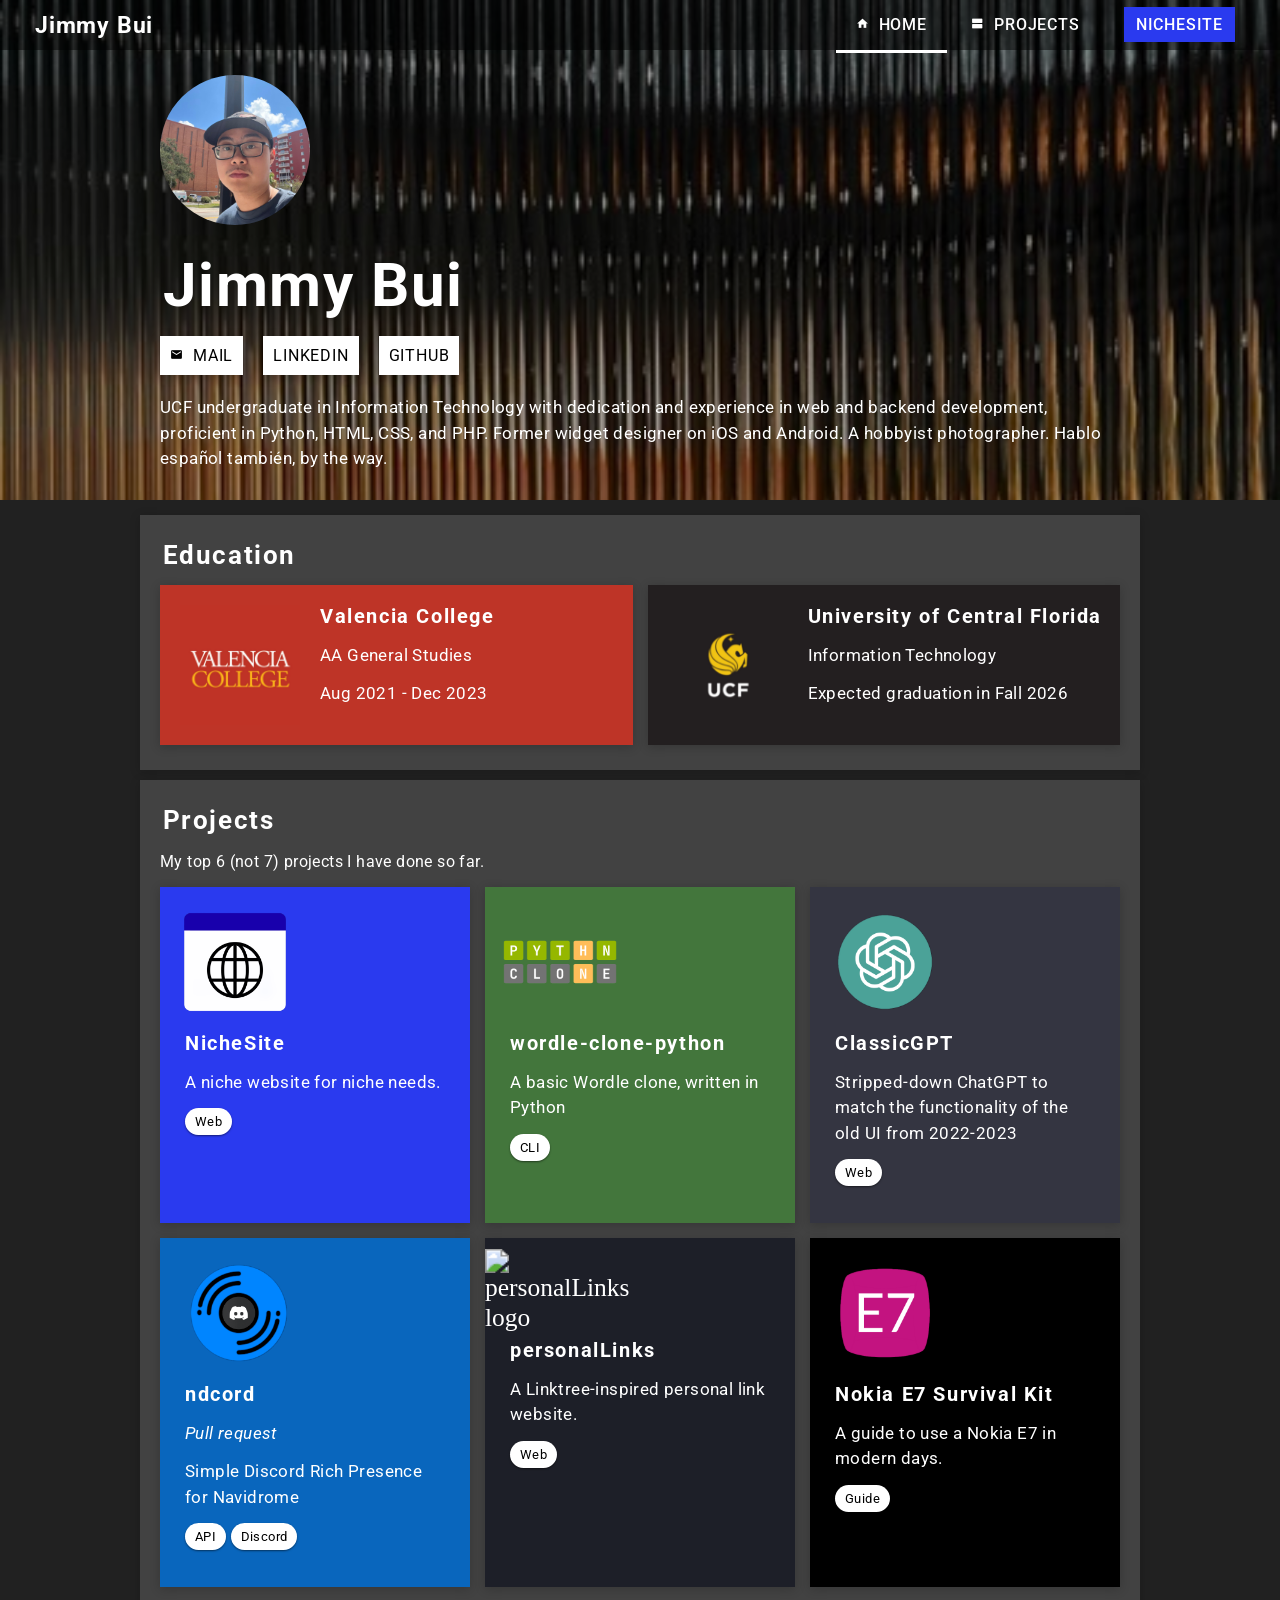
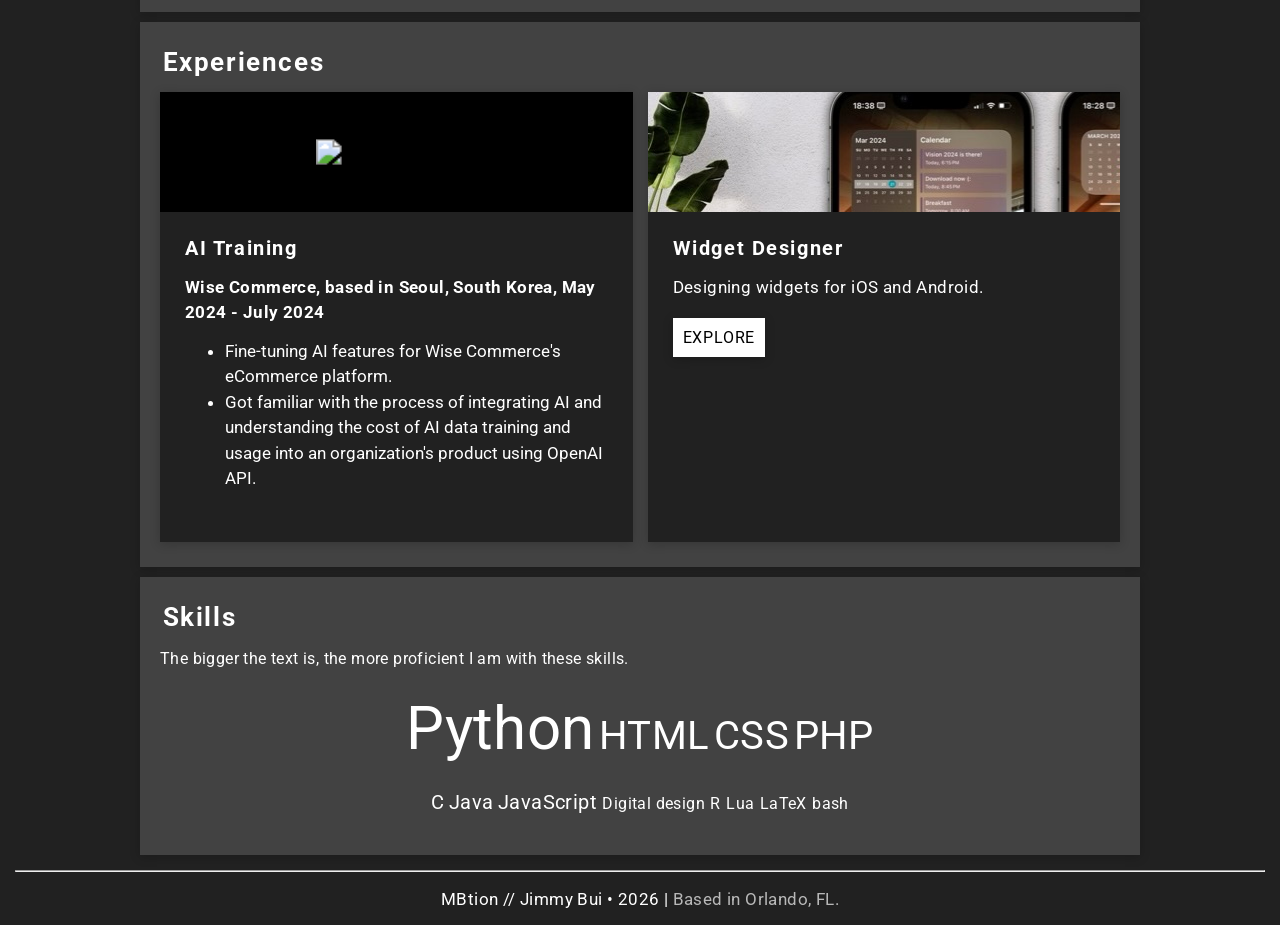
==== index.html @ ffbc08e9 "Add files via upload" ====
<!DOCTYPE html>
<html lang="en">
<head>
    <meta charset="UTF-8">
    <meta name="viewport" content="width=device-width, initial-scale=1.0">
    <meta property="og:title" content="Home | MBtion // Jimmy Bui">
    <meta property="og:description" content="MBtion's portfolio.">
    <meta property="og:url" content="https://mbti0n.github.io/">
    <meta property="og:type" content="website">

    <meta name="theme-color" content="#ffffff">
    <link rel="stylesheet" href="css/styles.css">

    <meta charset="UTF-8">
    <link rel="icon" type="image/x-icon" href="img/favicon.png">
    <title>MBtion // Jimmy Bui</title>
</head>
<link rel="stylesheet" href="https://fonts.googleapis.com/icon?family=Material+Icons">

<body>
    <header>
        <div id="headerContainer">
            <p id="pageName"><a id="pageNameButton" href="index.html"><strong>Jimmy Bui</strong></a></p>
            <nav id="links">
                <a id="navButton" style="border-bottom: 3px solid" href="index.html"><i class="material-icons" style="padding-right: 10px; font-size: 13px;">home</i><span id="navText">Home</span></a> 
                <a id="navButton" href="projects.html"><i class="material-icons" style="padding-right: 10px; font-size: 13px;">view_agenda</i><span id="navText">Projects</span></a>
                <a id="navButtonSpecial" href="https://mbti0n.github.io/nichesite">NicheSite</a>
            </nav>
        </div>
        <section id="info">
            <div id="textInfo">
                <img id="profile" src="img/profile.jpeg" alt="Personal profile picture">
                <h2 id="name">Jimmy Bui</h2>
                <div id="contactLinks">
                    <a id="socialButton" href="mailto:jimmybui2021@yahoo.com"><i class="material-icons" style="padding-right: 10px; font-size: 13px;">mail</i>Mail</a>
                    <a id="socialButton" href="https://www.linkedin.com/in/jimmy-bui-mbti0n/">LinkedIn</a>
                    <a id="socialButton" href="https://github.com/mbti0n"> GitHub</a>
                </div>
                <p>UCF undergraduate in Information Technology with dedication and experience in web and backend development, proficient in Python, HTML, CSS, and PHP. Former widget designer on iOS and Android. A hobbyist photographer. Hablo español también, by the way.</p>
            </div>
        </section>
    </header>
    <article>
        <h1 style="display: none">Jimmy Bui</h1>

        <section id="card">
            <h2>Education</h2>
            <div id="educationContainer">
                <section id="valencia">
                    <img id="logo" src="img/valencia.jpeg" alt="Valencia College logo">
                    <div>
                        <h3>Valencia College</h3>
                        <p>AA General Studies</p>
                        <p>Aug 2021 - Dec 2023</p>
                    </div>
                </section>
                <section id="ucf">
                    <img id="logo" src="img/ucf.jpeg" alt="UCF logo">
                    <div>
                        <h3>University of Central Florida</h3>
                        <p>Information Technology</p>
                        <p>Expected graduation in Fall 2026</p>
                    </div>
                </section>
            </div>
        </section>

        <section id="card">
            <h2>Projects</h2>
            <p id="desc">My top 6 (not 7) projects I have done so far.</p>
            <div id="projectContainer">
                <section onclick="location.href='https://mbti0n.github.io/nichesite';" id="projectCardHome" style="background: #2A3AEF">
                    <img id="projectLogo" style="scale: 1.4" src="img/nichesite.png" alt="NicheSite logo">
                    <div>
                        <h3>NicheSite</h3>
                        <p>A niche website for niche needs.</p>
                        <p><span id="flair">Web</span></p>
                    </div>
                </section>
                <section onclick="location.href='https://github.com/mbti0n/wordle-clone-python';" id="projectCardHome" style="background: #43763c">
                    <img id="projectLogo" style="scale: 1.6" src="img/wordle-clone-python.png" alt="QuikMafs logo">
                    <div>
                        <h3>wordle-clone-python</h3>
                        <p>A basic Wordle clone, written in Python</p>
                        <p><span id="flair">CLI</span></p>
                    </div>
                </section>
                <section onclick="location.href='https://github.com/mbti0n/Custom-CSS-Collection/#ChatGPT/';" id="projectCardHome" style="background: #343541">
                    <img id="projectLogo" style="scale: 1.6" src="img/classicgpt.png" alt="ClassicGPT logo">
                    <div>
                        <h3>ClassicGPT</a></h3>
                        <p>Stripped-down ChatGPT to match the functionality of the old UI from 2022-2023</p>
                        <p><span id="flair">Web</span></p>
                    </div>
                </section>
                <section onclick="location.href='https://github.com/tarokeitaro/ndcord';" id="projectCardHome" style="background: #0966bd">
                    <img id="projectLogo" style="scale: 1.5" src="img/ndcord.png" alt="ndcord logo">
                    <div>
                        <h3>ndcord</a></h3>
                        <p><em>Pull request</em><p>
                        <p>Simple Discord Rich Presence for Navidrome</p>
                        <p><span id="flair">API</span> <span id="flair">Discord</span></p>
                    </div>
                </section>
                <section onclick="location.href='https://mbti0n.netlify.app';" id="projectCardHome" style="background: #1D1F28">
                    <img id="projectLogo" style="scale: 1.5" src="img/personallinks.png" alt="personalLinks logo">
                    <div>
                        <h3>personalLinks</h3>
                        <p>A Linktree-inspired personal link website.</p>
                        <p><span id="flair">Web</span></p>
                    </div>
                </section>
                <section onclick="location.href='https://github.com/mbti0n/Nokia-E7-SurvivalKit';" id="projectCardHome" style="background: black">
                    <img id="projectLogo" style="scale: 1.6" src="img/nokia-e7.png" alt="Nokia E7 Survival Kit logo">
                    <div>
                        <h3>Nokia E7 Survival Kit</h3>
                        <p>A guide to use a Nokia E7 in modern days.</p>
                        <p><span id="flair">Guide</span></p>
                    </div>
                </section>
            </div>
        </section>

        <section id="card">
            <h2>Experiences</h2>
            <div id="experienceContainer">
                <section id="experienceCard">
                    <div id="rect1">
                        <img id="rectCover" src="https://i0.wp.com/wisecommerce.io/wp-content/uploads/2025/04/wisecommerce_ci_160_white.png?w=200&ssl=1">
                    </div>
                    <div id="experienceInfo">
                        <h3 id="experienceHeading">AI Training</h3>
                        <p><strong>Wise Commerce, based in Seoul, South Korea, May 2024 - July 2024</strong></p>
                        <ul>
                            <li>Fine-tuning AI features for Wise Commerce's eCommerce platform.</li>
                            <li>Got familiar with the process of integrating AI and understanding the cost of AI data training and usage into an organization's product using OpenAI API.</li>
                        </ul>
                    </div>
                </section>
                <section id="experienceCard">
                    <div id="rect2"></div>
                    <div id="experienceInfo">
                        <h3 id="experienceHeading">Widget Designer</h3>
                        <h5></h5>
                        <p style="padding-bottom: 15px">Designing widgets for iOS and Android.</p>
                        <a id="socialButton" href="https://mbtion.notion.site/MBtion-4a6f2cea8ede4da0a8d5b36558eece03?pvs=73">Explore</a>
                    </div>
                </section>
            </div>
        </section>

        <section id="card">
            <h2>Skills</h2>
            <p id="desc">The bigger the text is, the more proficient I am with these skills.</p>
            <p id="skillsContainer"><span style="font-size: 60px">Python</span>  <span style="font-size: 40px">HTML</span>  <span style="font-size: 40px">CSS</span>  <span style="font-size: 40px">PHP</span></p>
            <p id="skillsContainer"><span style="font-size: 20px">C</span>  <span style="font-size: 20px">Java</span> <span style="font-size: 20px">JavaScript <span style="font-size: 16px">Digital design</span>  <span style="font-size: 16px">R</span>  <span style="font-size: 16px">Lua</span> <span style="font-size: 16px">LaTeX</span>  <span style="font-size: 16px">bash</span></p>
        </section>
    </article>

    <hr>
    <footer>
        <p>MBtion // Jimmy Bui • <span id="yearCurrent"><script>document.getElementById("yearCurrent").textContent = new Date().getFullYear()</script></span> | <span style="color: #b8b8b8">Based in Orlando, FL.</span></p>
    </footer>
</body>
</html>
---- css/styles.css ----
@import url('https://fonts.googleapis.com/css2?family=Roboto:wght@100;300;400;500;700;900&display=swap');

/* Default tag configurations */
* {
    padding: 0px;
    margin: 0px;
}

body {
    background-color: #212121;
    color: white;
    font-size: 17px;
}

nav {
    text-align: center;
    padding: 10px;
    margin: 10px;
    padding-left: 20px;
    padding-right: 20px;
    text-transform: uppercase;
}

p, li {
    font-family: 'Roboto', sans-serif;
}

a {
    padding-left: 20px;
    padding-right: 20px;
    font-size: 21px;
    color: white;
    font-family: 'Roboto', sans-serif;
}

a:visited, a:link {
    text-decoration: none;
}

a:hover, a:active {
    color: white;
}

h1, h2, h3, h4 {
    padding-top: 20px;
    letter-spacing: 1.6px;
    margin-bottom: 15px
}

p {
    letter-spacing: 0.4px;
    margin-bottom: 13px;
    line-height: 1.5;
}

li {
    line-height: 1.5;
    margin-left: 40px;
}

h1, h2 {
    text-align: left;
    font-family: 'Roboto', sans-serif;
}

h2 {
    padding: 0px 2.5px;
}

h3 {
    font-family: 'Roboto', sans-serif;
}

hr {
    margin: 15px;
}

#logo {
    margin: 20px;
    width: 120px;
}

img {
    display: block;
    width: 100px;
}

#info {
    padding-bottom: 15px;
    margin-bottom: 15px;
}

#educationContainer {
    display: flex;
    gap: 15px;
}
#valencia {
    width: 100%;
    background-color: #BE3427;
    display: flex;
    box-shadow: 0 2px 10px rgba(0, 0, 0, 0.2);
}

#ucf {
    width: 100%;
    display: flex;
    background-color: #231F20;
    box-shadow: 0 2px 10px rgba(0, 0, 0, 0.2);
}

#textInfo {
    width: 65%;
    margin-left: auto;
    margin-right: auto;
}

#desc {
    font-size: 16px;
}

#card {
    width: 65%;
    padding: 25px 20px 25px;
    margin-bottom: 10px;
    margin-left: auto;
    margin-right: auto;
    background-color: #424242;
    box-shadow: 0 2px 10px rgba(0, 0, 0, 0.2);
}

#cardProject {
    padding: 25px 20px 20px;
    margin-left: auto;
    margin-right: auto;
    margin-bottom: 10px;
    background-color: #424242;
    box-shadow: 0 2px 10px rgba(0, 0, 0, 0.2);
}

#projectCard {
    flex: 1 1 30%;
    box-sizing: border-box;
    padding: 25px;
    margin-bottom: 5px;
    background-color: #212121;
    box-shadow: 0 2px 10px rgba(0, 0, 0, 0.2);
    cursor: pointer;
}

#flair {
    background: #ffffff;
    font-size: 13px;
    padding: 6px 10px;
    border-radius: 50px;
    color: black;
    box-shadow: 0 1px 2px rgba(0, 0, 0, 0.5);
}

#projectCard:hover, #projectCardHome:hover, #experienceCard:hover, #valencia:hover, #ucf:hover {
    scale: 1.02;
    transition: 0.25s;
}

#rect1 {
    background: black;
    width: 100%;
    height: 120px;
    display: flex;
    flex-direction: column;
}

#rectCover {
    scale: 1.6;
    margin: auto
}

#rect2 {
    background-image: url('../img/widgy.jpeg');
    width: 100%;
    height: 120px;
}

#projectCardHome {
    padding: 25px;
    flex: 1 1 30%;
    box-sizing: border-box;
    background-color: #424242;
    box-shadow: 0 2px 10px rgba(0, 0, 0, 0.2);
    cursor: pointer;
}

#experienceCard {
    flex: 1 1 45%;
    box-sizing: border-box;
    padding: 0px 0px 25px;
    /* margin-top: 25px; */
    background-color: #212121;
    box-shadow: 0 2px 10px rgba(0, 0, 0, 0.2);
}

#experienceInfo {
    padding: 25px;
}

footer {
    text-align: center;
}

header {
    background-image: url("../img/cover1.jpeg");
    background-size: cover;
    background-repeat: no-repeat;
}
/* Configurations by IDs */
#headerContainer {
    display: flex;
    padding: 0px 15px;
    align-items: center;
    background-color: #000000ae;
    height: 50px;
}

#links {
    margin-left: auto;
    font-weight: 600;
}

#contactLinks {
    display: inline-flex;
    margin-bottom: 20px;
    margin-left: auto;
    margin-right: auto;
}

#linkText {
    font-size: 10px;
}

#pageName {
    margin-top: 15px;
    letter-spacing: 0.8px;
}

#pageNameButton {
    font-family: 'Roboto', sans-serif;
    font-size: 23px;
}

#navButton {
    padding-bottom: 16px;
    font-size: 16px;
    font-weight: 500;
    letter-spacing: 0.8px;
}

#navButton:hover, #navButton:active {
    border-bottom: 3px solid;
}

#navButtonSpecial {
    font-size: 16px;
    margin-left: 20px;
    padding: 8px 12px;
    font-weight: 500;
    letter-spacing: 0.8px;
    background: #2A3AEF;
    box-shadow: 0 2px 10px rgba(0, 0, 0, 0.2);
}

#navButtonSpecial:hover, #navButtonSpecial:active {
    background: #5862d5;
    transition: 0.25s;
}

#socialButton {
    text-transform: uppercase;
    font-size: 16px;
    margin-right: 20px;
    padding: 10px;
    background: white;
    letter-spacing: 0.8px;
    color: black;
    box-shadow: 0 2px 10px rgba(0, 0, 0, 0.2);
    cursor: pointer;
}

#socialButton:hover, #socialButton:active {
    background: #b2b5c1;
    transition: 0.25s;
}


#profile {
    margin-right: 100%;
    margin-left: 0%;
    padding: 25px 0px;
    width: 150px;
    height: 150px;
    border-radius: 100%;
}

#linkedin, #linkClick {
    font-size: 16px;
    padding-bottom: 0px;
}

#linkedin:active, #linkedin:visited, #linkedin:link {
    border-bottom: 0px;
    background-color: transparent;
    transition: 0.25s;
}

#linkedin:hover {
    background-color: blue;
    color: white;
}

#linkClick:active, #linkClick:visited, #linkClick:link {
    border-bottom: 0px;
    background-color: transparent;
    transition: 0.25s;
}

#linkClick:hover {
    background-color: #cad3f5;
    color: #24273a;
}

#project {
    font-size: 60px;
    padding-top: 25px;
    padding-bottom: 15px;
    text-align: center;
}

#info {
    display: flex;
    gap: 5px;
    text-align: left;
    background-color: #0000005e;
}

#name {
    font-size: 60px;
}

#mentionLink {
    padding: 0px;
    font-size: 17px; 
    font-family: 'Roboto', sans-serif;
}

#projectCardContainer {
    display: flex;
    width: 100%;
    margin-left: auto;
    margin-right: auto;
    gap: 15px;
    flex-wrap: wrap;
    justify-content: left;
}

#projectContainer {
    display: flex;
    gap: 15px;
    margin-left: auto;
    margin-right: auto;
    padding: 0px;
    flex-wrap: wrap;
    flex-basis: auto;
    justify-content: center;
}

#experienceContainer {
    display: flex;
    gap: 15px;
    margin-left: auto;
    margin-right: auto;
    padding: 0px;
    flex-wrap: wrap;
    flex-basis: auto;
    justify-content: center;
}

#experienceHeading {
    padding-top: 0px;
}

#mainPageContainer {
    width: 80%;
    padding-top: 5px;
    margin-left: auto;
    margin-right: auto;
}

#projectLink {
    padding: 0px;
}

#skills {
    text-align: center;
}

#skillsContainer {
    text-align: center;
}

/* Responsive UI */
@media screen and (max-width: 700px) {
    #headerContainer {
        display: block;
        justify-content: left;
        margin-left: 0px;
        padding: 0px 0px;
        margin-bottom: 45px;
        background: #000000ae
    }

    nav {
        background: #000000ae
    }

    #navButtonSpecialNormal {
        display: none
    }

    #navButtonSpecialBig {
        display: inline !important
    }

    #navText {
        display: none
    }

    .material-icons {
        font-size: 20px !important;
        padding: 0px !important
    }

    #pageName {
        margin-top: 0px;
    }
}

@media screen and (max-width: 819px) {
    #textInfo {
        width: 90%;
    }

    #linkText, #pageName {
        text-align: center;
    }

    #educationContainer {
        display: block;
    }

    #valencia, #ucf {
        margin-bottom: 10px;
    }

    #card {
        width: 90%;
    }

    #mainPageContainer {
        width: 95%
    }

    #projectCard {
        display: flex;
        margin-bottom: 20px;
    }

    #projectContainer, #projectCardContainer{
        display: block;
    }

    #cardProject {
        padding: 30px 20px 10px;
    }

    #projectCardHome {
        display: flex;
        margin-top: 25px;
    }

    #experienceContainer {
        display: block;
        padding-bottom: 10px;
    }

    #experienceCard {
        margin-top: 25px;
    }

    img {
        display: block;
    }

    #logo {
        margin: 20px;
        width: 100px;
        height: 100px;
    }

    #projectLogo {
        margin: 20px;
        width: 70px;
        height: 70px;
    }
}

@media screen and (min-width: 820px) and (max-width: 1100px) {
    img {
        display: block;
    }

    #textInfo {
        width: 90%;
    }

    #mainPageContainer, #card {
        width: 90%;
    }

    #projectCard, #projectCardHome {
        flex: 1 1 45%;
        box-sizing: border-box;
    }

    #projectContainer {
        display: flex;
        flex-wrap: wrap;
    }
}

@media screen and (min-width: 1100px) and (max-width: 1200px) {
    img {
        display: block;
    }

    #textInfo {
        width: 80%;
    }

    #mainPageContainer, #card {
        width: 80%;
    }

    #projectCard, #projectCardHome {
        width: 44%
    }

    #projectContainer {
        display: flex;
        flex-wrap: wrap;
    }
}

@media screen and (min-width: 1200px) and (max-width: 1700px) {
    img {
        display: block;
    }

    #textInfo {
        width: 75%;
    }

    #mainPageContainer, #card {
        width: 75%;
    }

    #projectCard, #projectCardHome {
        width: 44%
    }

    #projectContainer {
        display: flex;
        flex-wrap: wrap;
    }
}
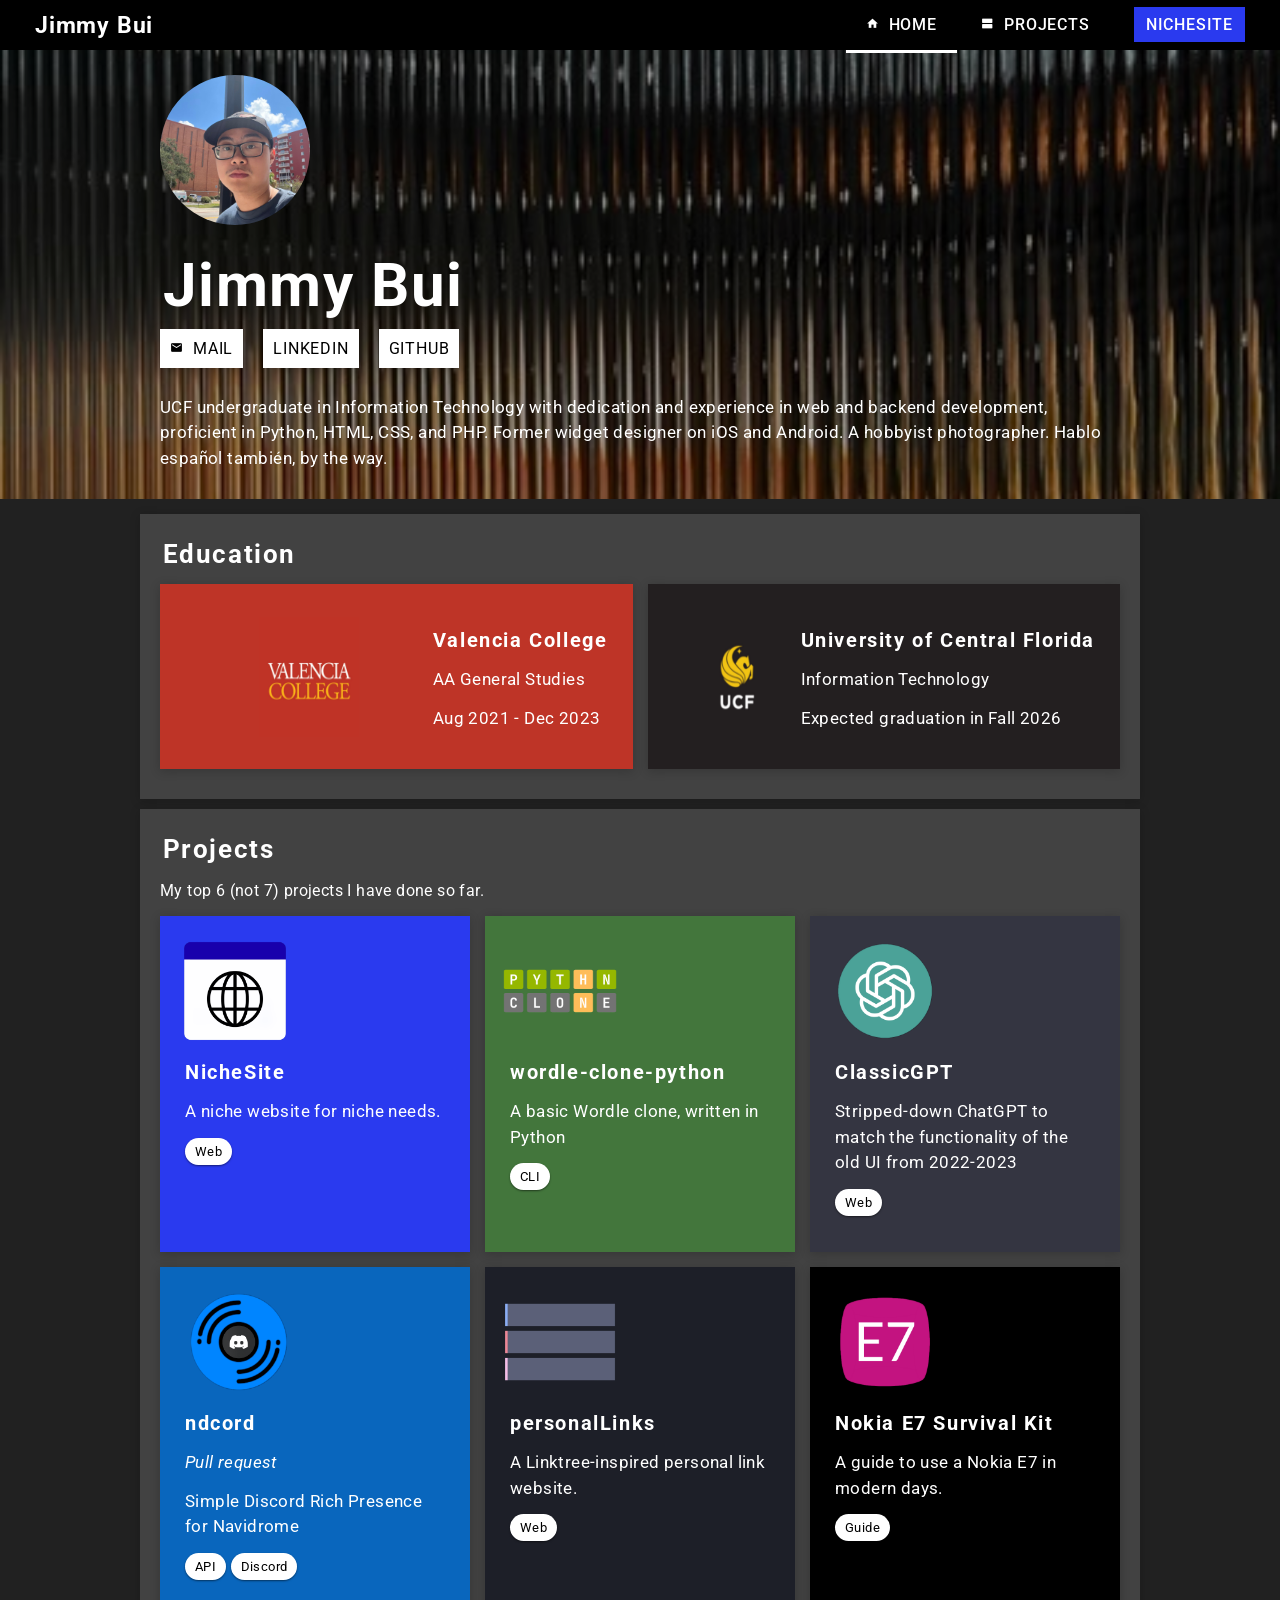
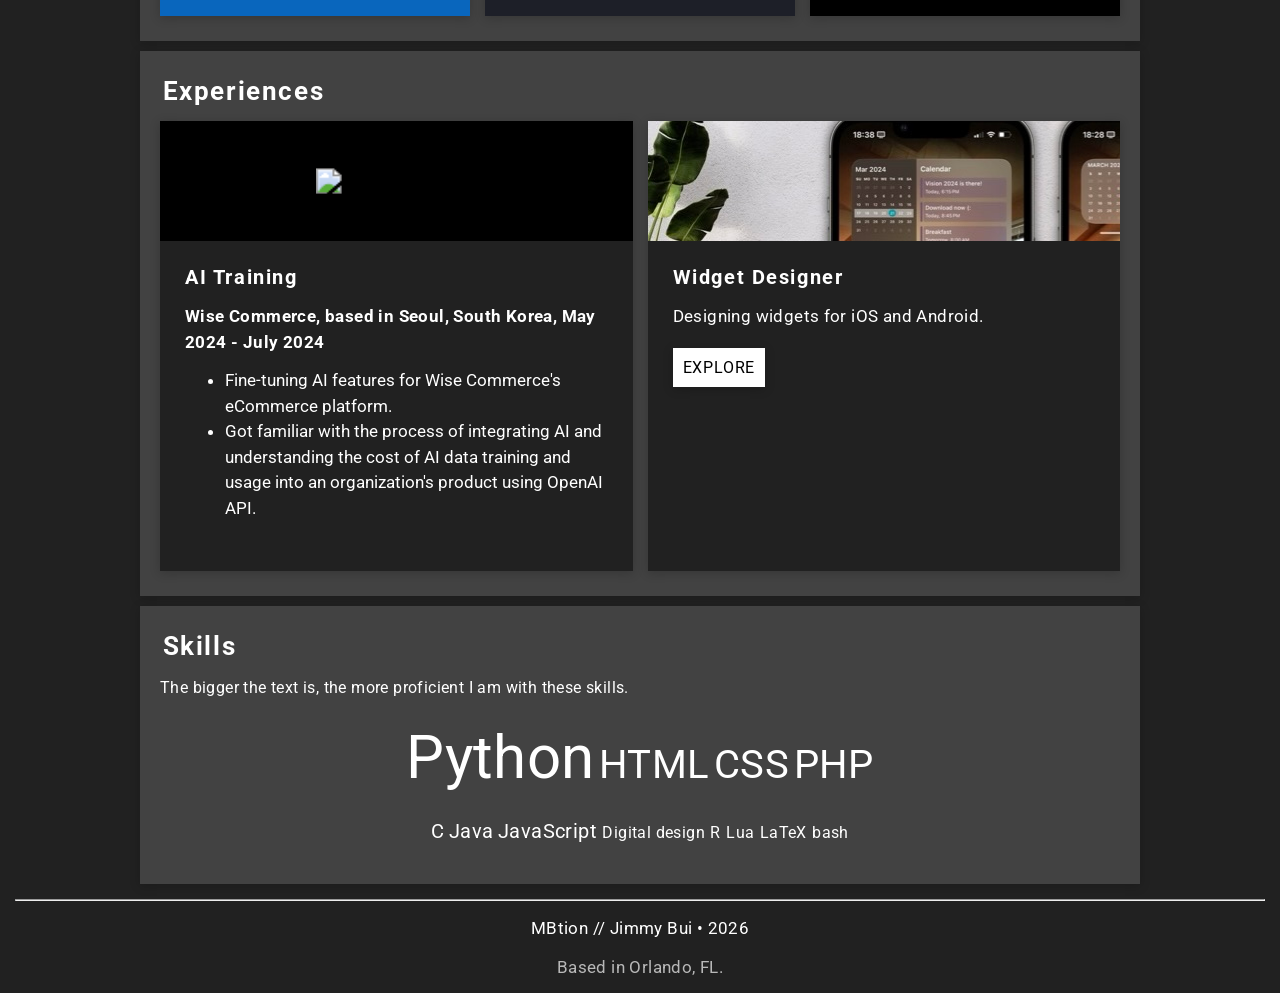
==== commit e8b78756: "Add files via upload" ====
--- a/index.html
+++ b/index.html
@@ -13,7 +13,7 @@
 
     <meta charset="UTF-8">
     <link rel="icon" type="image/x-icon" href="img/favicon.png">
-    <title>MBtion // Jimmy Bui</title>
+    <title>Home | MBtion // Jimmy Bui</title>
 </head>
 <link rel="stylesheet" href="https://fonts.googleapis.com/icon?family=Material+Icons">
 
@@ -32,9 +32,9 @@
                 <img id="profile" src="img/profile.jpeg" alt="Personal profile picture">
                 <h2 id="name">Jimmy Bui</h2>
                 <div id="contactLinks">
-                    <a id="socialButton" href="mailto:jimmybui2021@yahoo.com"><i class="material-icons" style="padding-right: 10px; font-size: 13px;">mail</i>Mail</a>
-                    <a id="socialButton" href="https://www.linkedin.com/in/jimmy-bui-mbti0n/">LinkedIn</a>
-                    <a id="socialButton" href="https://github.com/mbti0n"> GitHub</a>
+                    <p id="socialButtonLayout"><a id="socialButton" href="mailto:jimmybui2021@yahoo.com"><i class="material-icons" style="padding-right: 10px; font-size: 13px;">mail</i>Mail</a></p>
+                    <p id="socialButtonLayout"><a id="socialButton" href="https://www.linkedin.com/in/jimmy-bui-mbti0n/">LinkedIn</a></p>
+                    <p id="socialButtonLayout"><a id="socialButton" href="https://github.com/mbti0n"> GitHub</a></p>
                 </div>
                 <p>UCF undergraduate in Information Technology with dedication and experience in web and backend development, proficient in Python, HTML, CSS, and PHP. Former widget designer on iOS and Android. A hobbyist photographer. Hablo español también, by the way.</p>
             </div>
@@ -46,7 +46,7 @@
         <section id="card">
             <h2>Education</h2>
             <div id="educationContainer">
-                <section id="valencia">
+                <section id="educationCard" style="background: #BE3427">
                     <img id="logo" src="img/valencia.jpeg" alt="Valencia College logo">
                     <div>
                         <h3>Valencia College</h3>
@@ -54,7 +54,7 @@
                         <p>Aug 2021 - Dec 2023</p>
                     </div>
                 </section>
-                <section id="ucf">
+                <section id="educationCard" style="background: #231F20">
                     <img id="logo" src="img/ucf.jpeg" alt="UCF logo">
                     <div>
                         <h3>University of Central Florida</h3>
@@ -159,7 +159,8 @@
 
     <hr>
     <footer>
-        <p>MBtion // Jimmy Bui • <span id="yearCurrent"><script>document.getElementById("yearCurrent").textContent = new Date().getFullYear()</script></span> | <span style="color: #b8b8b8">Based in Orlando, FL.</span></p>
+        <p>MBtion // Jimmy Bui • <span id="yearCurrent"><script>document.getElementById("yearCurrent").textContent = new Date().getFullYear()</script></span></p>
+        <p><span style="color: #b8b8b8">Based in Orlando, FL.</span></p>
     </footer>
 </body>
 </html>
--- a/css/styles.css
+++ b/css/styles.css
@@ -1,6 +1,5 @@
 @import url('https://fonts.googleapis.com/css2?family=Roboto:wght@100;300;400;500;700;900&display=swap');
 
-/* Default tag configurations */
 * {
     padding: 0px;
     margin: 0px;
@@ -15,7 +14,6 @@
 nav {
     text-align: center;
     padding: 10px;
-    margin: 10px;
     padding-left: 20px;
     padding-right: 20px;
     text-transform: uppercase;
@@ -44,7 +42,7 @@
 h1, h2, h3, h4 {
     padding-top: 20px;
     letter-spacing: 1.6px;
-    margin-bottom: 15px
+    margin-bottom: 15px;
 }
 
 p {
@@ -75,16 +73,26 @@
     margin: 15px;
 }
 
-#logo {
-    margin: 20px;
-    width: 120px;
-}
-
 img {
     display: block;
     width: 100px;
 }
 
+footer {
+    text-align: center;
+}
+
+header {
+    background-image: url("../img/cover1.jpeg");
+    background-size: cover;
+    background-repeat: no-repeat;
+}
+
+#logo {
+    margin: auto;
+    height: 120px
+}
+
 #info {
     padding-bottom: 15px;
     margin-bottom: 15px;
@@ -94,18 +102,16 @@
     display: flex;
     gap: 15px;
 }
-#valencia {
-    width: 100%;
-    background-color: #BE3427;
-    display: flex;
-    box-shadow: 0 2px 10px rgba(0, 0, 0, 0.2);
-}
-
-#ucf {
-    width: 100%;
-    display: flex;
-    background-color: #231F20;
-    box-shadow: 0 2px 10px rgba(0, 0, 0, 0.2);
+
+#educationCard {
+    display: flex;
+    flex: 1 1 30%;
+    box-sizing: border-box;
+    padding: 25px;
+    margin-bottom: 5px;
+    background-color: #212121;
+    box-shadow: 0 2px 10px rgba(0, 0, 0, 0.2);
+    cursor: pointer;
 }
 
 #textInfo {
@@ -156,7 +162,7 @@
     box-shadow: 0 1px 2px rgba(0, 0, 0, 0.5);
 }
 
-#projectCard:hover, #projectCardHome:hover, #experienceCard:hover, #valencia:hover, #ucf:hover {
+#projectCard:hover, #projectCardHome:hover, #experienceCard:hover, #educationCard:hover {
     scale: 1.02;
     transition: 0.25s;
 }
@@ -193,7 +199,6 @@
     flex: 1 1 45%;
     box-sizing: border-box;
     padding: 0px 0px 25px;
-    /* margin-top: 25px; */
     background-color: #212121;
     box-shadow: 0 2px 10px rgba(0, 0, 0, 0.2);
 }
@@ -202,21 +207,11 @@
     padding: 25px;
 }
 
-footer {
-    text-align: center;
-}
-
-header {
-    background-image: url("../img/cover1.jpeg");
-    background-size: cover;
-    background-repeat: no-repeat;
-}
-/* Configurations by IDs */
 #headerContainer {
     display: flex;
     padding: 0px 15px;
     align-items: center;
-    background-color: #000000ae;
+    background-color: black;
     height: 50px;
 }
 
@@ -289,7 +284,6 @@
     transition: 0.25s;
 }
 
-
 #profile {
     margin-right: 100%;
     margin-left: 0%;
@@ -299,33 +293,6 @@
     border-radius: 100%;
 }
 
-#linkedin, #linkClick {
-    font-size: 16px;
-    padding-bottom: 0px;
-}
-
-#linkedin:active, #linkedin:visited, #linkedin:link {
-    border-bottom: 0px;
-    background-color: transparent;
-    transition: 0.25s;
-}
-
-#linkedin:hover {
-    background-color: blue;
-    color: white;
-}
-
-#linkClick:active, #linkClick:visited, #linkClick:link {
-    border-bottom: 0px;
-    background-color: transparent;
-    transition: 0.25s;
-}
-
-#linkClick:hover {
-    background-color: #cad3f5;
-    color: #24273a;
-}
-
 #project {
     font-size: 60px;
     padding-top: 25px;
@@ -344,12 +311,6 @@
     font-size: 60px;
 }
 
-#mentionLink {
-    padding: 0px;
-    font-size: 17px; 
-    font-family: 'Roboto', sans-serif;
-}
-
 #projectCardContainer {
     display: flex;
     width: 100%;
@@ -388,7 +349,6 @@
 
 #mainPageContainer {
     width: 80%;
-    padding-top: 5px;
     margin-left: auto;
     margin-right: auto;
 }
@@ -405,31 +365,119 @@
     text-align: center;
 }
 
-/* Responsive UI */
-@media screen and (max-width: 700px) {
+@media screen and (max-width: 300px) {
+    #pageName {
+        text-align: center;
+    }
     #headerContainer {
         display: block;
         justify-content: left;
         margin-left: 0px;
         padding: 0px 0px;
-        margin-bottom: 45px;
-        background: #000000ae
-    }
-
+        background: black !important;
+    }
+
+    #navButtonSpecial {
+        display: block;
+        margin-left: 0px;
+        margin-top: 15px;
+    }
+
+    #navButton {
+        padding-left: 7px !important;
+        padding-right: 7px !important;
+    }
+
+    #contactLinks {
+        display: block !important;
+    }
+    
+    #info {
+        margin-top: 75px;
+    }
+    #textInfo {
+        padding-top: 0px;
+        width: 90%;
+    }
+
+    #navButtonSpecial {
+        margin: 15px 20% 0;
+    }
+    
     nav {
-        background: #000000ae
-    }
-
-    #navButtonSpecialNormal {
-        display: none
-    }
-
-    #navButtonSpecialBig {
-        display: inline !important
+        padding-bottom: 15px !important;
+    }
+}
+
+@media screen and (max-width: 350px) {
+    #contactLinks {
+        display: block !important;
+    }
+
+    .material-icons {
+        font-size: 8px !important;
+    }
+
+    #socialButtonLayout {
+        margin-top: 20px;
+    }
+}
+
+@media screen and (max-width: 500px) {
+    #headerContainer {
+        display: block;
+        justify-content: center;
+        margin-left: 0px;
+        padding: 0px 0px;
+        background: black
+    }
+
+    nav {
+        background: black;
+        padding-bottom: 15px !important;
+    }
+
+    #project {
+        margin-top: 40px;
+    }
+
+    #links {
+        padding: 0px;
+        background: black;
+    }
+
+    #pageName {
+        margin-top: 0px;
+        text-align: center;
+    }
+
+    #textInfo {
+        width: 90%;
+        margin-top: 50px;
+    }
+
+    #socialButtonLayout {
+        margin-top: 20px;
+    }
+
+    #logo {
+        margin-left: 0px;
+    }
+}
+
+@media screen and (max-width: 700px) {
+    #headerContainer {
+        justify-content: left;
+        margin-left: 0px;
+        padding: 0px 0px;
     }
 
     #navText {
         display: none
+    }
+
+    #navButton {
+        padding-bottom: 5px;
     }
 
     .material-icons {
@@ -437,16 +485,53 @@
         padding: 0px !important
     }
 
-    #pageName {
-        margin-top: 0px;
-    }
-}
-
-@media screen and (max-width: 819px) {
     #textInfo {
         width: 90%;
     }
 
+    #card {
+        width: 85%;
+    }
+
+    #mainPageContainer {
+        width: 92.5%
+    }
+
+    #educationContainer {
+        display: block;
+    }
+
+    #educationCard {
+        display: block;
+        margin-top: 25px;
+        margin-right: 0px;
+        margin-top: 20px;
+    }
+
+    #logo {
+        margin: 0;
+        width: auto;
+    }
+
+    #projectContainer, #projectCardContainer{
+        display: block;
+    }
+
+    #projectCard, #projectCardHome {
+        display: block;
+        margin-top: 25px;
+    }
+
+    #experienceCard {
+        margin-top: 10px;
+    }
+}
+
+@media screen and (min-width: 700px) and (max-width: 819px) {
+    #textInfo, #card {
+        width: 90%;
+    }
+
     #linkText, #pageName {
         text-align: center;
     }
@@ -456,11 +541,7 @@
     }
 
     #valencia, #ucf {
-        margin-bottom: 10px;
-    }
-
-    #card {
-        width: 90%;
+        margin-top: 20px;
     }
 
     #mainPageContainer {
@@ -469,10 +550,11 @@
 
     #projectCard {
         display: flex;
+        padding: 7px 7px 15px;
         margin-bottom: 20px;
     }
 
-    #projectContainer, #projectCardContainer{
+    img, #projectContainer, #projectCardContainer {
         display: block;
     }
 
@@ -494,14 +576,9 @@
         margin-top: 25px;
     }
 
-    img {
-        display: block;
-    }
-
     #logo {
         margin: 20px;
-        width: 100px;
-        height: 100px;
+        width: auto;
     }
 
     #projectLogo {
@@ -516,12 +593,12 @@
         display: block;
     }
 
-    #textInfo {
+    #textInfo, #card {
         width: 90%;
     }
 
-    #mainPageContainer, #card {
-        width: 90%;
+    #mainPageContainer {
+        width: 93%;
     }
 
     #projectCard, #projectCardHome {
@@ -540,11 +617,7 @@
         display: block;
     }
 
-    #textInfo {
-        width: 80%;
-    }
-
-    #mainPageContainer, #card {
+    #card, #textInfo, #cardProject {
         width: 80%;
     }
 
@@ -563,11 +636,7 @@
         display: block;
     }
 
-    #textInfo {
-        width: 75%;
-    }
-
-    #mainPageContainer, #card {
+    #mainPageContainer, #card, #cardProject, #textInfo {
         width: 75%;
     }
 
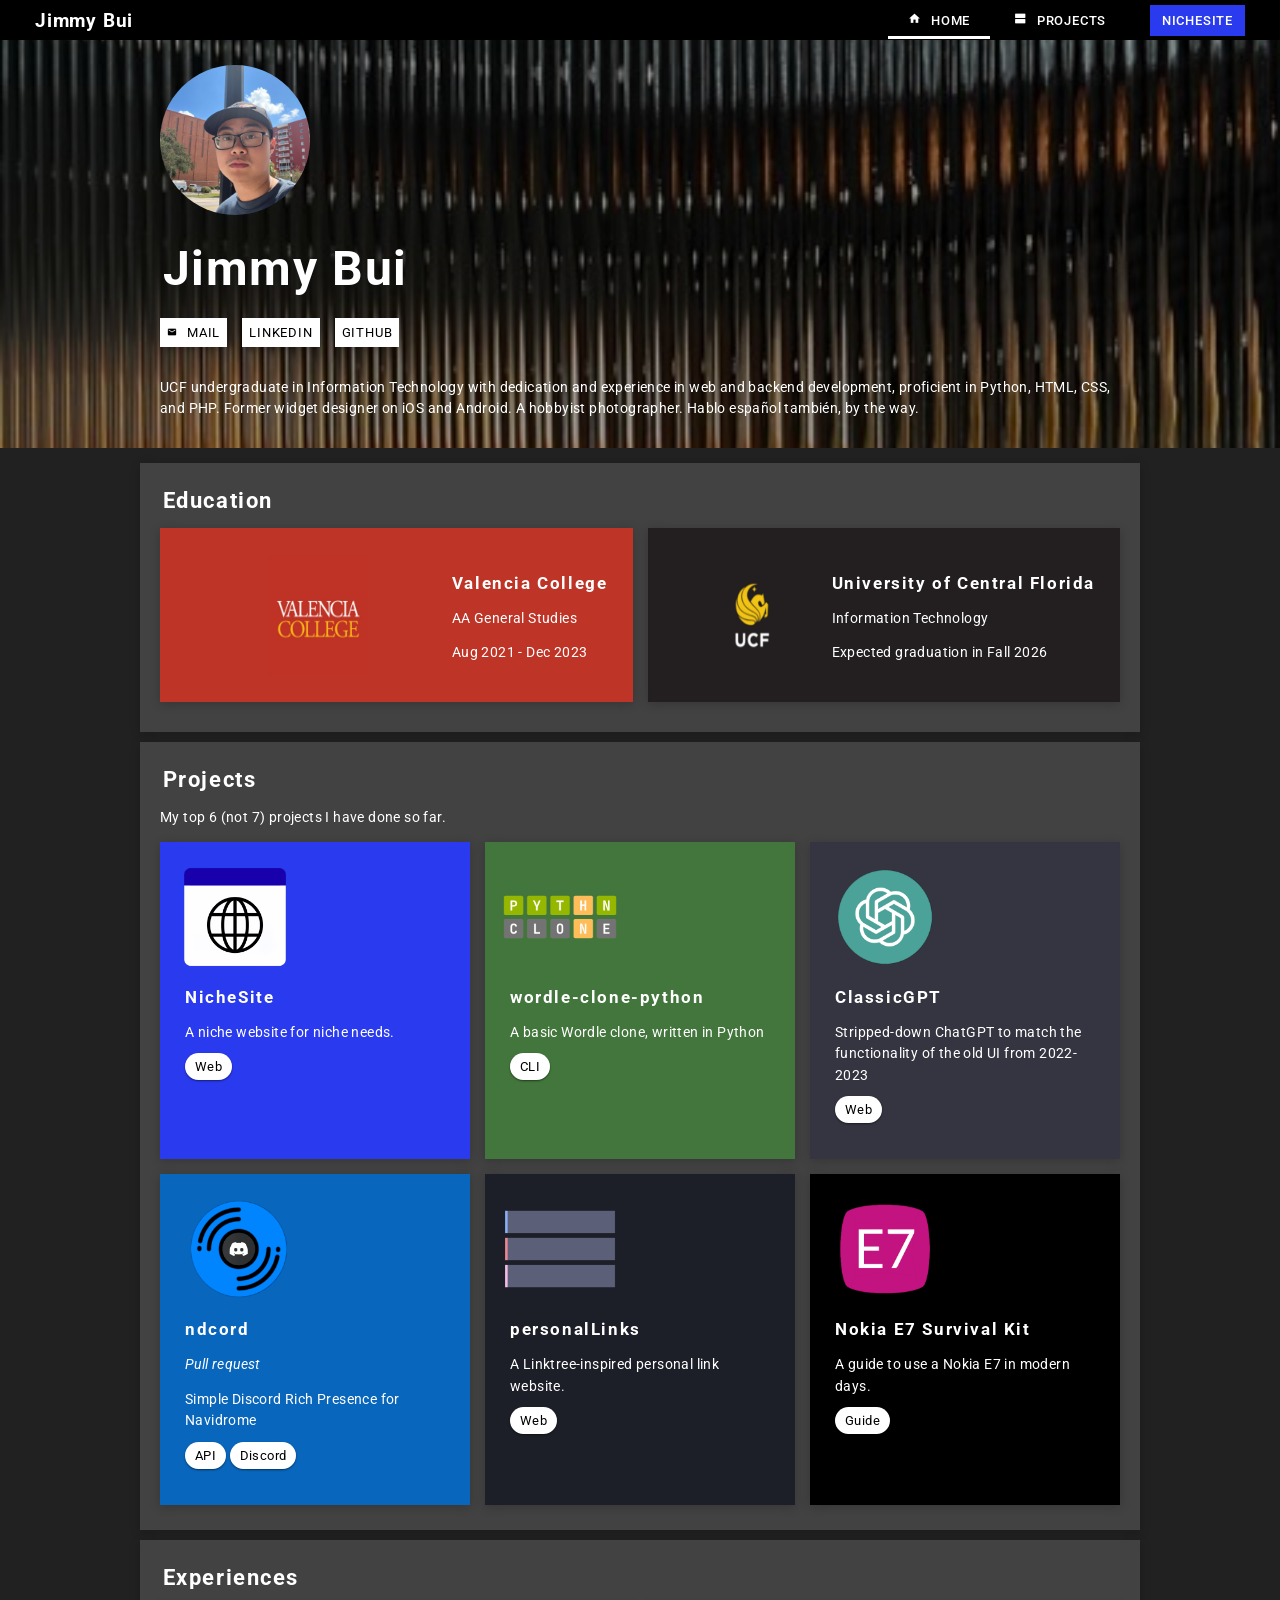
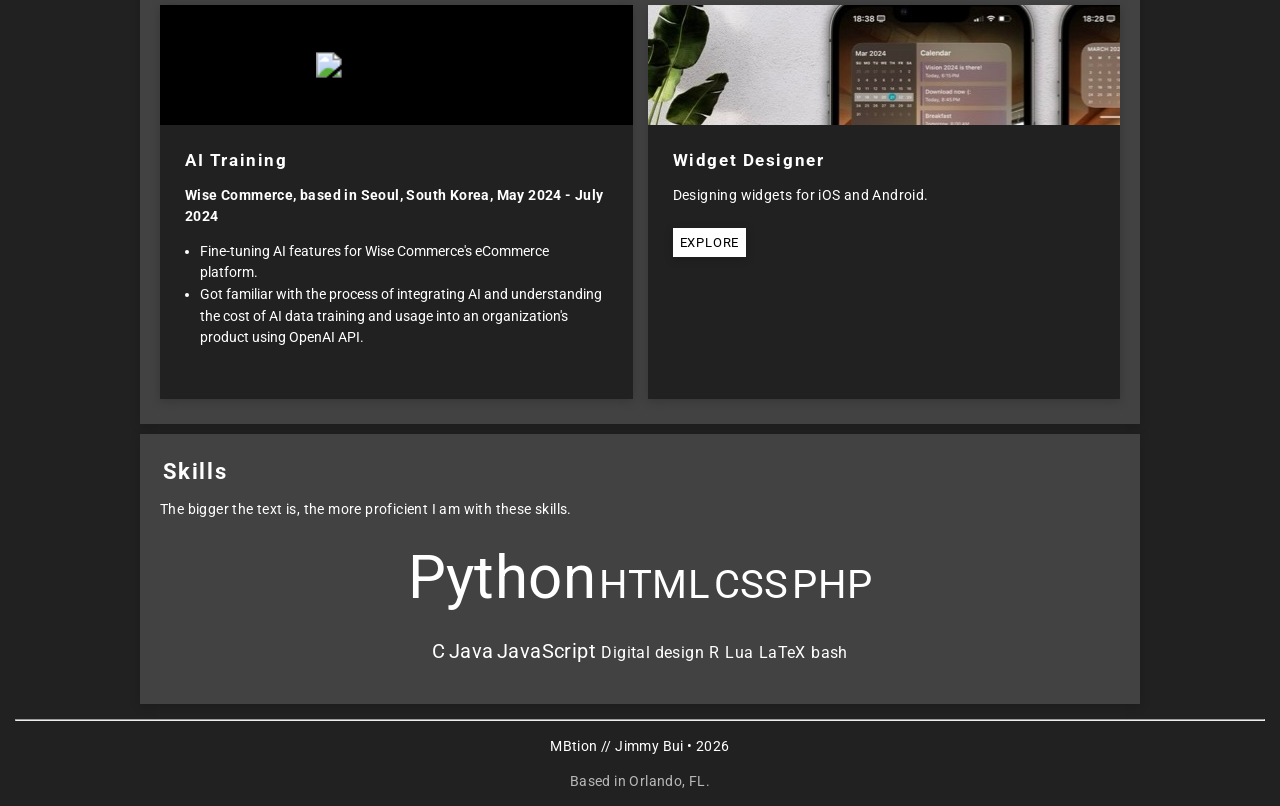
==== commit 4207e0ee: "Add files via upload" ====
--- a/index.html
+++ b/index.html
@@ -32,7 +32,7 @@
                 <img id="profile" src="img/profile.jpeg" alt="Personal profile picture">
                 <h2 id="name">Jimmy Bui</h2>
                 <div id="contactLinks">
-                    <p id="socialButtonLayout"><a id="socialButton" href="mailto:jimmybui2021@yahoo.com"><i class="material-icons" style="padding-right: 10px; font-size: 13px;">mail</i>Mail</a></p>
+                    <p id="socialButtonLayout"><a id="socialButton" href="mailto:jimmybui2021@yahoo.com"><i class="material-icons" style="padding-right: 10px; font-size: 10px;">mail</i>Mail</a></p>
                     <p id="socialButtonLayout"><a id="socialButton" href="https://www.linkedin.com/in/jimmy-bui-mbti0n/">LinkedIn</a></p>
                     <p id="socialButtonLayout"><a id="socialButton" href="https://github.com/mbti0n"> GitHub</a></p>
                 </div>
--- a/css/styles.css
+++ b/css/styles.css
@@ -8,7 +8,7 @@
 body {
     background-color: #212121;
     color: white;
-    font-size: 17px;
+    font-size: 0.9rem;
 }
 
 nav {
@@ -26,7 +26,7 @@
 a {
     padding-left: 20px;
     padding-right: 20px;
-    font-size: 21px;
+    font-size: 1.5rem;
     color: white;
     font-family: 'Roboto', sans-serif;
 }
@@ -86,6 +86,10 @@
     background-image: url("../img/cover1.jpeg");
     background-size: cover;
     background-repeat: no-repeat;
+}
+
+li {
+    margin-left: 15px;
 }
 
 #logo {
@@ -121,7 +125,7 @@
 }
 
 #desc {
-    font-size: 16px;
+    font-size: 0.9rem;
 }
 
 #card {
@@ -155,7 +159,7 @@
 
 #flair {
     background: #ffffff;
-    font-size: 13px;
+    font-size: 0.8rem;
     padding: 6px 10px;
     border-radius: 50px;
     color: black;
@@ -212,7 +216,7 @@
     padding: 0px 15px;
     align-items: center;
     background-color: black;
-    height: 50px;
+    height: 40px;
 }
 
 #links {
@@ -227,10 +231,6 @@
     margin-right: auto;
 }
 
-#linkText {
-    font-size: 10px;
-}
-
 #pageName {
     margin-top: 15px;
     letter-spacing: 0.8px;
@@ -238,12 +238,12 @@
 
 #pageNameButton {
     font-family: 'Roboto', sans-serif;
-    font-size: 23px;
+    font-size: 1.2rem;
 }
 
 #navButton {
-    padding-bottom: 16px;
-    font-size: 16px;
+    padding-bottom: 8px;
+    font-size: 0.8rem;
     font-weight: 500;
     letter-spacing: 0.8px;
 }
@@ -253,7 +253,7 @@
 }
 
 #navButtonSpecial {
-    font-size: 16px;
+    font-size: 0.8rem;
     margin-left: 20px;
     padding: 8px 12px;
     font-weight: 500;
@@ -269,9 +269,9 @@
 
 #socialButton {
     text-transform: uppercase;
-    font-size: 16px;
-    margin-right: 20px;
-    padding: 10px;
+    font-size: 0.8rem;
+    margin-right: 15px;
+    padding: 7px;
     background: white;
     letter-spacing: 0.8px;
     color: black;
@@ -294,7 +294,7 @@
 }
 
 #project {
-    font-size: 60px;
+    font-size: 3rem;
     padding-top: 25px;
     padding-bottom: 15px;
     text-align: center;
@@ -308,7 +308,8 @@
 }
 
 #name {
-    font-size: 60px;
+    font-size: 3rem;
+    padding-bottom: 10px;
 }
 
 #projectCardContainer {
@@ -353,10 +354,6 @@
     margin-right: auto;
 }
 
-#projectLink {
-    padding: 0px;
-}
-
 #skills {
     text-align: center;
 }
@@ -366,6 +363,9 @@
 }
 
 @media screen and (max-width: 300px) {
+    html {
+        font-size: 80%;
+    }
     #pageName {
         text-align: center;
     }
@@ -415,7 +415,7 @@
     }
 
     .material-icons {
-        font-size: 8px !important;
+        font-size: 0.5rem !important;
     }
 
     #socialButtonLayout {
@@ -481,8 +481,13 @@
     }
 
     .material-icons {
-        font-size: 20px !important;
+        font-size: 1rem !important;
         padding: 0px !important
+    }
+
+    #socialButton .material-icons {
+        font-size: 10px !important;
+        padding-right: 5px !important;
     }
 
     #textInfo {
@@ -503,7 +508,6 @@
 
     #educationCard {
         display: block;
-        margin-top: 25px;
         margin-right: 0px;
         margin-top: 20px;
     }
@@ -522,8 +526,12 @@
         margin-top: 25px;
     }
 
+    #experienceContainer {
+        display: block;
+    }
+
     #experienceCard {
-        margin-top: 10px;
+        margin-top: 20px;
     }
 }
 
@@ -540,7 +548,7 @@
         display: block;
     }
 
-    #valencia, #ucf {
+    #educationCard {
         margin-top: 20px;
     }
 
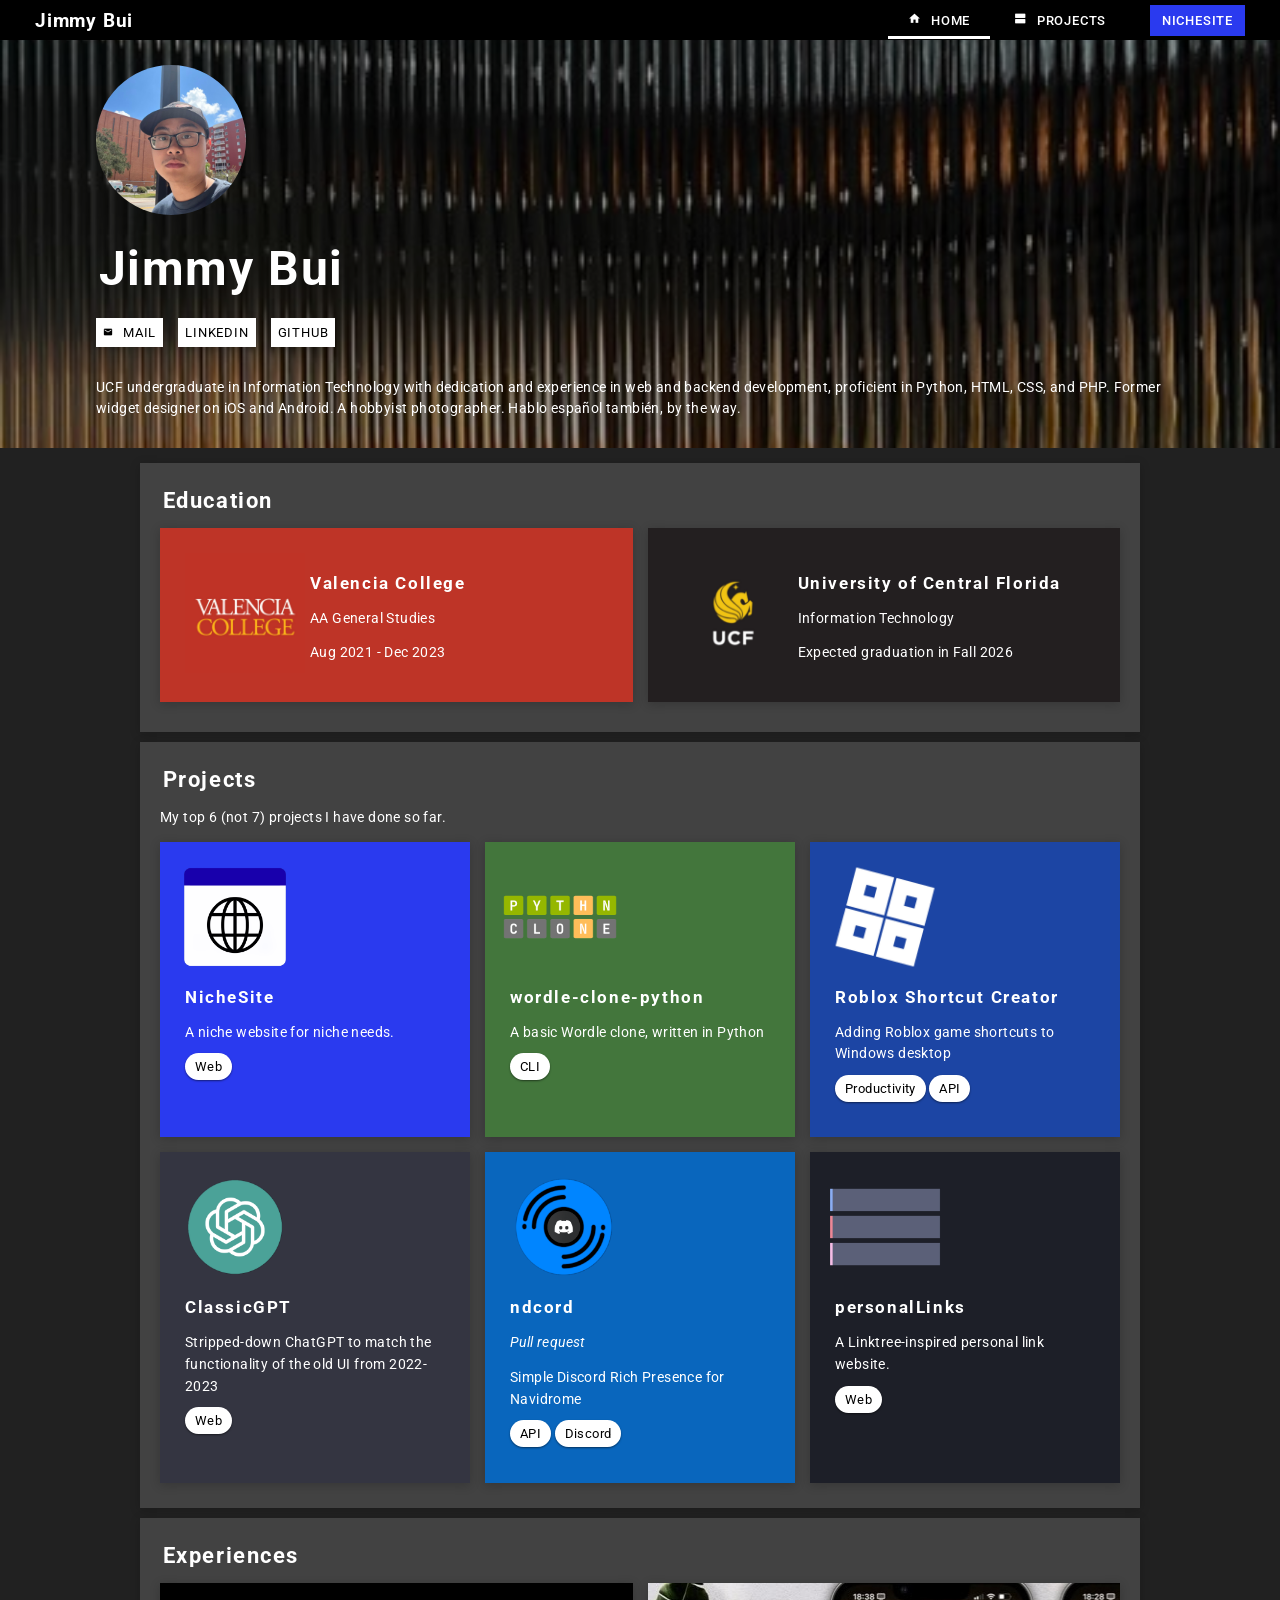
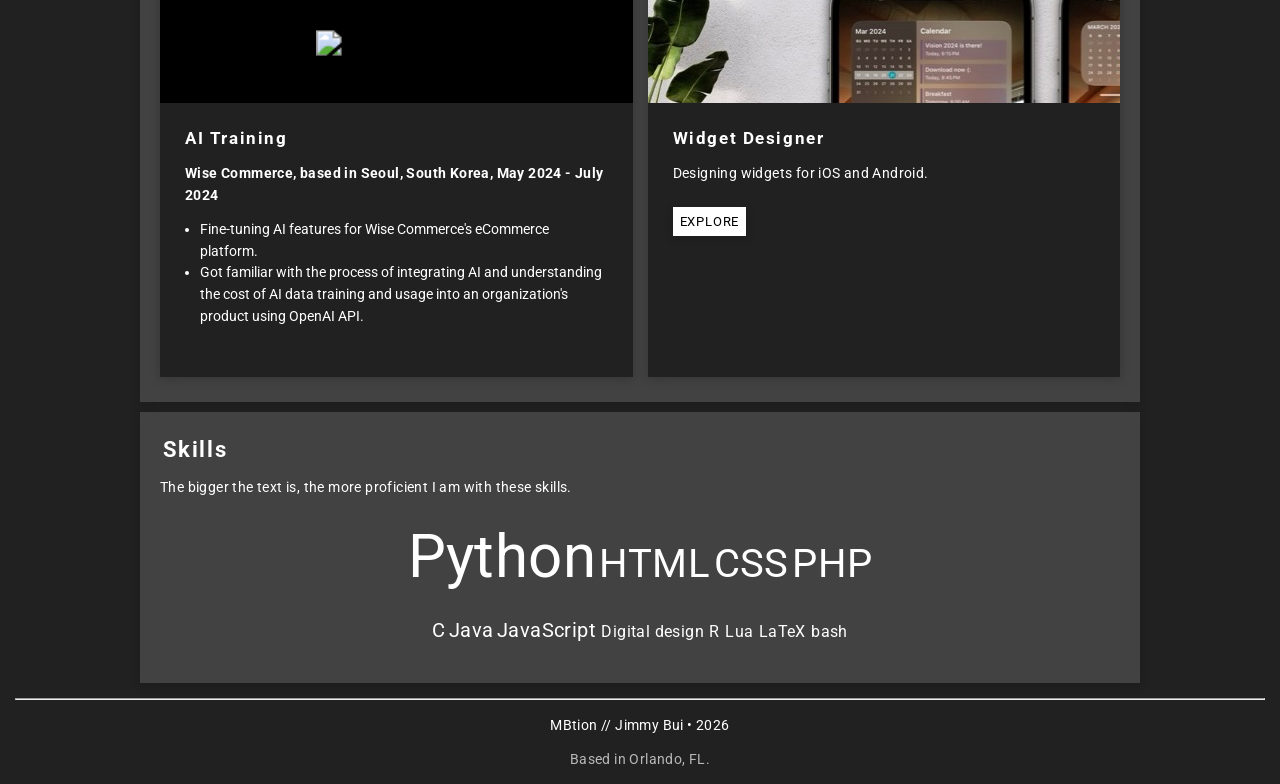
==== commit b8add526: "Add files via upload" ====
--- a/index.html
+++ b/index.html
@@ -78,11 +78,19 @@
                     </div>
                 </section>
                 <section onclick="location.href='https://github.com/mbti0n/wordle-clone-python';" id="projectCardHome" style="background: #43763c">
-                    <img id="projectLogo" style="scale: 1.6" src="img/wordle-clone-python.png" alt="QuikMafs logo">
+                    <img id="projectLogo" style="scale: 1.6" src="img/wordle-clone-python.png" alt="wordle-clone-python logo">
                     <div>
                         <h3>wordle-clone-python</h3>
                         <p>A basic Wordle clone, written in Python</p>
                         <p><span id="flair">CLI</span></p>
+                    </div>
+                </section>
+                <section onclick="location.href='https://github.com/mbti0n/Roblox-Shortcut-Creator';" id="projectCardHome" style="background: #1c45a4">
+                    <img id="projectLogo" style="scale: 1.2" src="img/roblox-shortcut-creator.png" alt="Roblox Shortcut Creator logo">
+                    <div>
+                        <h3>Roblox Shortcut Creator</h3>
+                        <p>Adding Roblox game shortcuts to Windows desktop</p>
+                        <p><span id="flair">Productivity</span> <span id="flair">API</span></p>
                     </div>
                 </section>
                 <section onclick="location.href='https://github.com/mbti0n/Custom-CSS-Collection/#ChatGPT/';" id="projectCardHome" style="background: #343541">
@@ -110,14 +118,6 @@
                         <p><span id="flair">Web</span></p>
                     </div>
                 </section>
-                <section onclick="location.href='https://github.com/mbti0n/Nokia-E7-SurvivalKit';" id="projectCardHome" style="background: black">
-                    <img id="projectLogo" style="scale: 1.6" src="img/nokia-e7.png" alt="Nokia E7 Survival Kit logo">
-                    <div>
-                        <h3>Nokia E7 Survival Kit</h3>
-                        <p>A guide to use a Nokia E7 in modern days.</p>
-                        <p><span id="flair">Guide</span></p>
-                    </div>
-                </section>
             </div>
         </section>
 
@@ -141,7 +141,6 @@
                     <div id="rect2"></div>
                     <div id="experienceInfo">
                         <h3 id="experienceHeading">Widget Designer</h3>
-                        <h5></h5>
                         <p style="padding-bottom: 15px">Designing widgets for iOS and Android.</p>
                         <a id="socialButton" href="https://mbtion.notion.site/MBtion-4a6f2cea8ede4da0a8d5b36558eece03?pvs=73">Explore</a>
                     </div>
--- a/css/styles.css
+++ b/css/styles.css
@@ -93,8 +93,10 @@
 }
 
 #logo {
-    margin: auto;
-    height: 120px
+    margin-right: 5px;
+    width: 120px;
+    height: 120px;
+    object-fit: fill;
 }
 
 #info {
@@ -136,6 +138,7 @@
     margin-right: auto;
     background-color: #424242;
     box-shadow: 0 2px 10px rgba(0, 0, 0, 0.2);
+    animation: 0.3s ease-out 0s 1 running slideDown;
 }
 
 #cardProject {
@@ -145,6 +148,7 @@
     margin-bottom: 10px;
     background-color: #424242;
     box-shadow: 0 2px 10px rgba(0, 0, 0, 0.2);
+    animation: 0.3s ease-out 0s 1 running slideDown;
 }
 
 #projectCard {
@@ -155,6 +159,8 @@
     background-color: #212121;
     box-shadow: 0 2px 10px rgba(0, 0, 0, 0.2);
     cursor: pointer;
+    animation: 0.3s ease-out 0s 1 running slideDown;
+
 }
 
 #flair {
@@ -313,7 +319,8 @@
 }
 
 #projectCardContainer {
-    display: flex;
+    display: grid;
+    grid-template-columns: repeat(3, 1fr);
     width: 100%;
     margin-left: auto;
     margin-right: auto;
@@ -323,7 +330,8 @@
 }
 
 #projectContainer {
-    display: flex;
+    display: grid;
+    grid-template-columns: repeat(3, 1fr);
     gap: 15px;
     margin-left: auto;
     margin-right: auto;
@@ -523,7 +531,7 @@
 
     #projectCard, #projectCardHome {
         display: block;
-        margin-top: 25px;
+        margin-top: 20px;
     }
 
     #experienceContainer {
@@ -572,7 +580,7 @@
 
     #projectCardHome {
         display: flex;
-        margin-top: 25px;
+        margin-top: 20px;
     }
 
     #experienceContainer {
@@ -614,28 +622,27 @@
         box-sizing: border-box;
     }
 
+    #projectCardContainer, #projectContainer {
+        grid-template-columns: repeat(2, 1fr);
+    }
+}
+
+@media screen and (min-width: 1100px) and (max-width: 1200px) {
+    img {
+        display: block;
+    }
+
+    #card, #textInfo, #cardProject {
+        width: 80%;
+    }
+
     #projectContainer {
         display: flex;
         flex-wrap: wrap;
     }
-}
-
-@media screen and (min-width: 1100px) and (max-width: 1200px) {
-    img {
-        display: block;
-    }
-
-    #card, #textInfo, #cardProject {
-        width: 80%;
-    }
-
-    #projectCard, #projectCardHome {
-        width: 44%
-    }
-
-    #projectContainer {
-        display: flex;
-        flex-wrap: wrap;
+
+    #projectCardContainer {
+        grid-template-columns: repeat(2, 1fr);
     }
 }
 
@@ -644,16 +651,22 @@
         display: block;
     }
 
-    #mainPageContainer, #card, #cardProject, #textInfo {
+    #mainPageContainer, #cardProject, #textInfo {
+        width: 85%;
+    }
+
+    #card {
         width: 75%;
     }
-
-    #projectCard, #projectCardHome {
-        width: 44%
-    }
-
-    #projectContainer {
-        display: flex;
-        flex-wrap: wrap;
-    }
+}
+
+/* Animations */
+@keyframes show {
+    0% { background-color: #000000; }
+    100% { background-color: #141414; }
+}
+
+@keyframes slideDown {
+    0% { opacity: 0; transform: translateY(2%); }
+    100% { opacity: 1; transform: translateY(0); }
 }
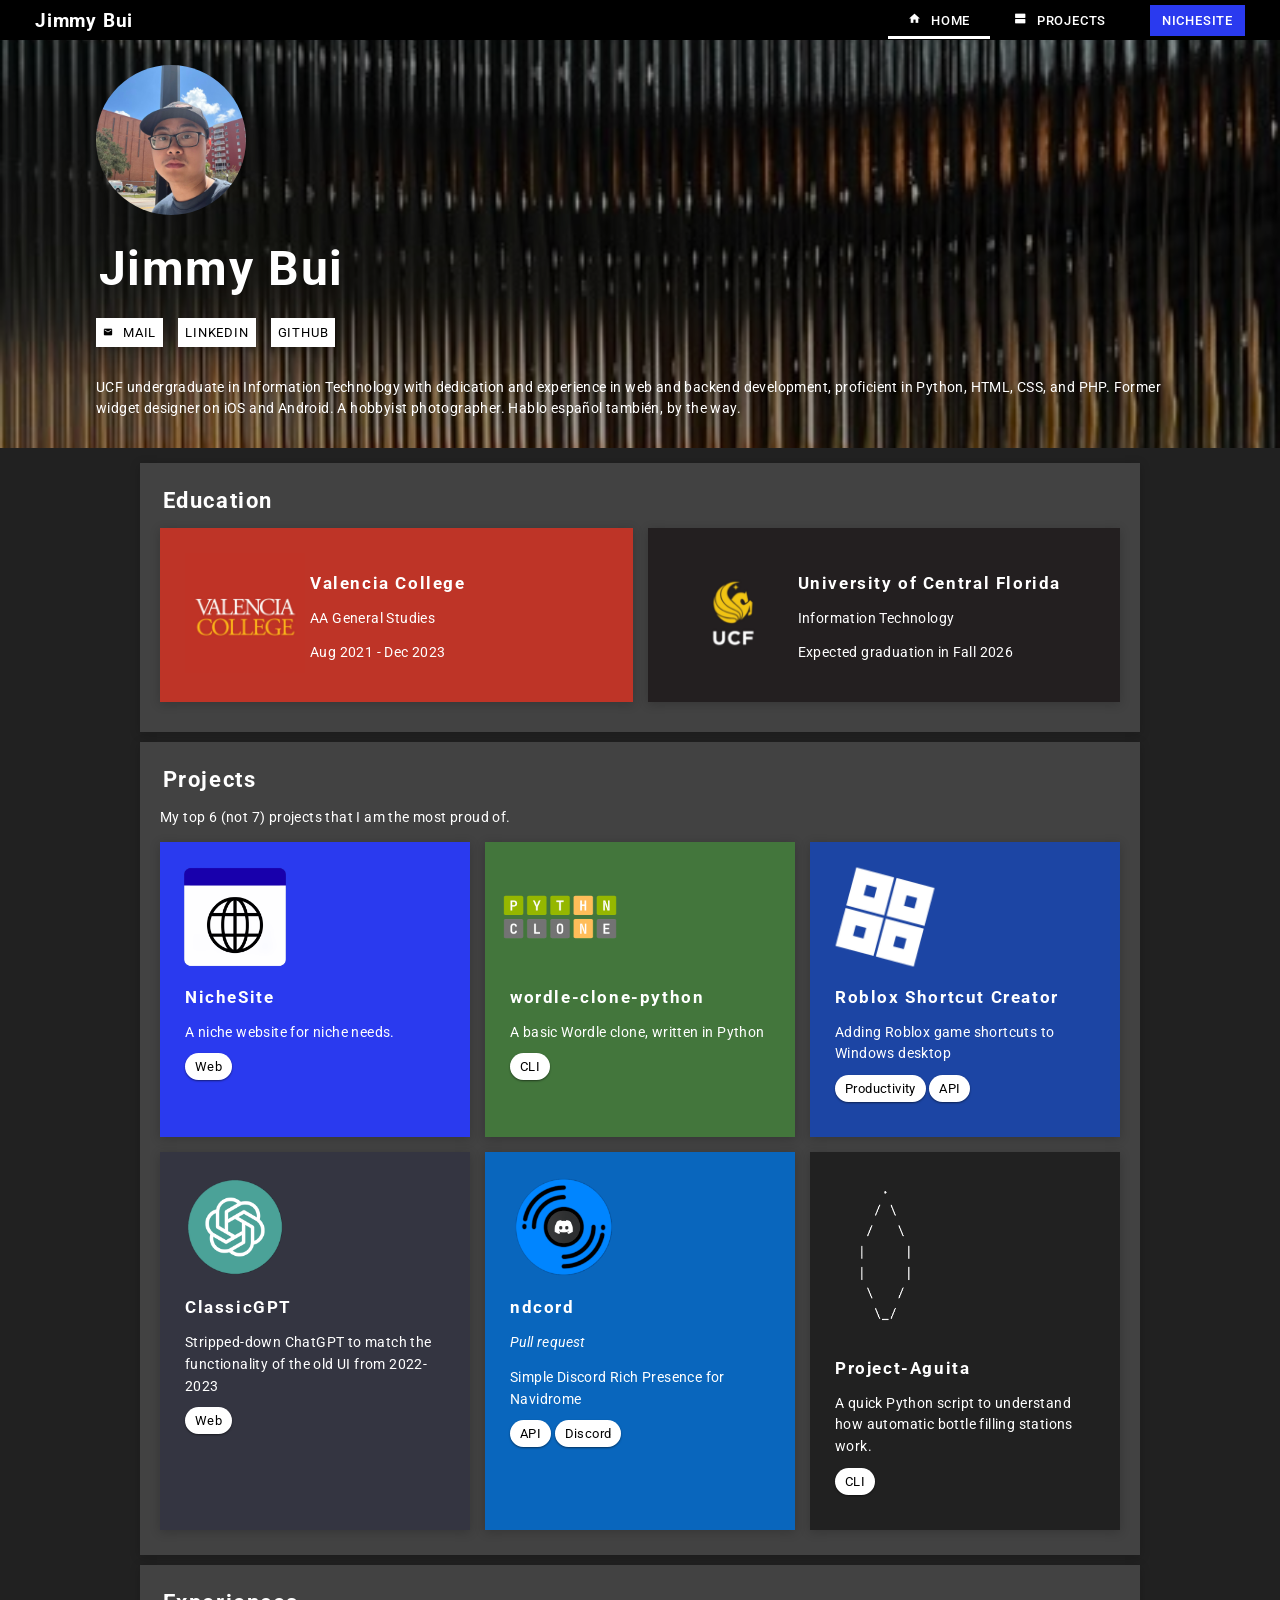
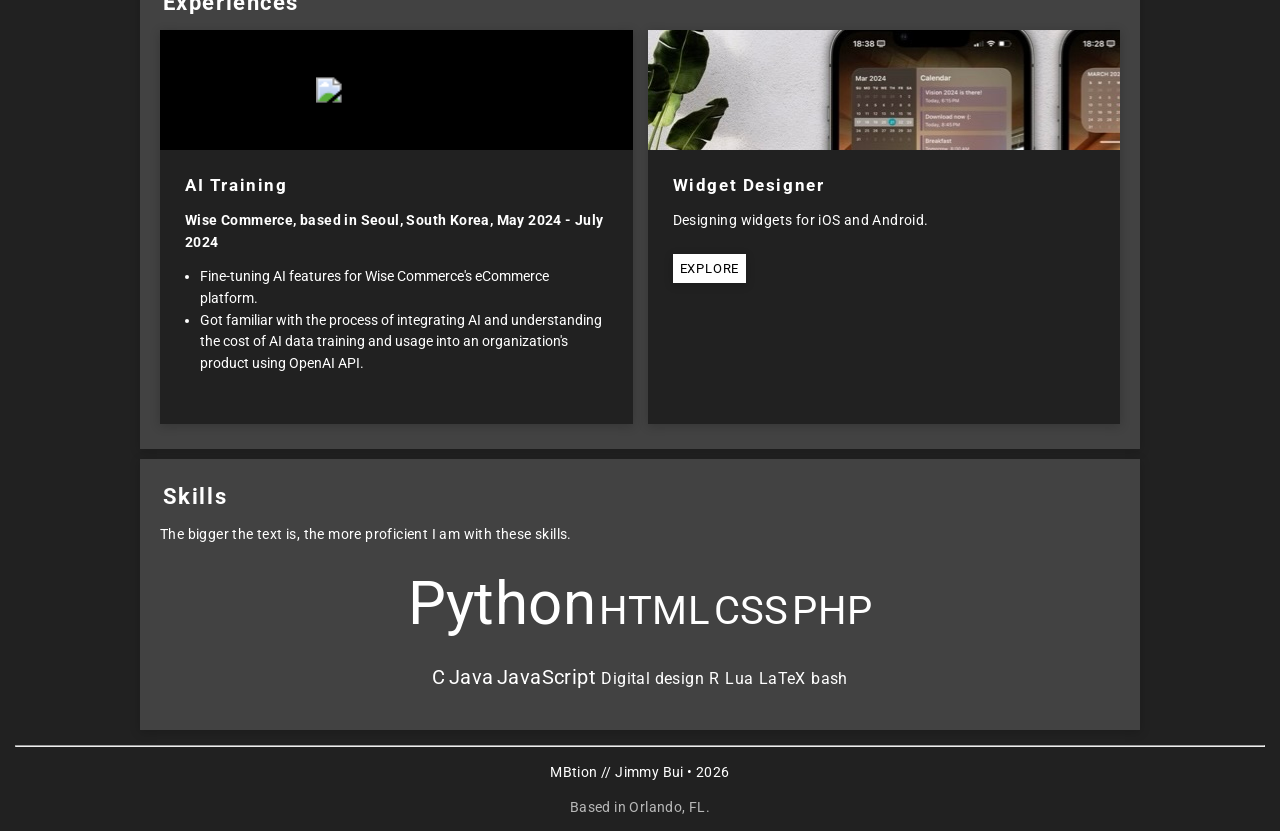
==== commit b3c57cd6: "Add files via upload" ====
--- a/index.html
+++ b/index.html
@@ -67,7 +67,7 @@
 
         <section id="card">
             <h2>Projects</h2>
-            <p id="desc">My top 6 (not 7) projects I have done so far.</p>
+            <p id="desc">My top 6 (not 7) projects that I am the most proud of.</p>
             <div id="projectContainer">
                 <section onclick="location.href='https://mbti0n.github.io/nichesite';" id="projectCardHome" style="background: #2A3AEF">
                     <img id="projectLogo" style="scale: 1.4" src="img/nichesite.png" alt="NicheSite logo">
@@ -110,12 +110,12 @@
                         <p><span id="flair">API</span> <span id="flair">Discord</span></p>
                     </div>
                 </section>
-                <section onclick="location.href='https://mbti0n.netlify.app';" id="projectCardHome" style="background: #1D1F28">
-                    <img id="projectLogo" style="scale: 1.5" src="img/personallinks.png" alt="personalLinks logo">
+                <section onclick="location.href='https://github.com/mbti0n/Project-Aguita';" id="projectCardHome" style="background: #212121">
+                    <img id="projectLogo" src="img/aguita.png" alt="Project Aguita logo">
                     <div>
-                        <h3>personalLinks</h3>
-                        <p>A Linktree-inspired personal link website.</p>
-                        <p><span id="flair">Web</span></p>
+                        <h3>Project-Aguita</h3>
+                        <p>A quick Python script to understand how automatic bottle filling stations work.</p>
+                        <p><span id="flair">CLI</span></p>
                     </div>
                 </section>
             </div>
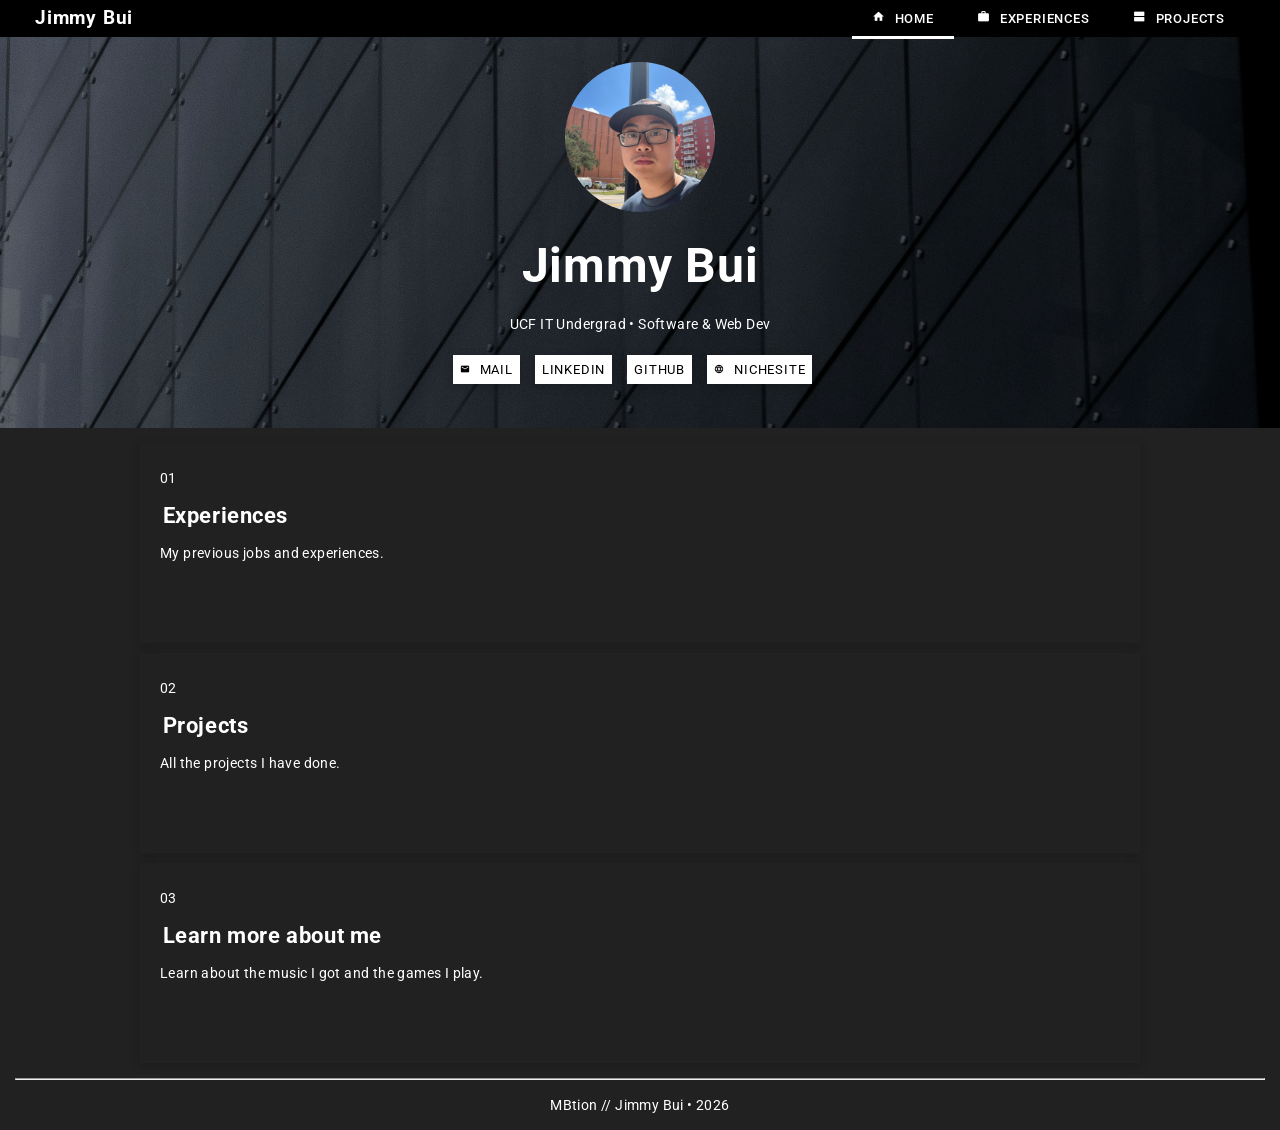
==== commit 708543db: "Resume revamp" ====
--- a/index.html
+++ b/index.html
@@ -8,158 +8,69 @@
     <meta property="og:url" content="https://mbti0n.github.io/">
     <meta property="og:type" content="website">
 
-    <meta name="theme-color" content="#ffffff">
+    <meta name="theme-color" content="#000000">
     <link rel="stylesheet" href="css/styles.css">
 
     <meta charset="UTF-8">
     <link rel="icon" type="image/x-icon" href="img/favicon.png">
+    <link rel="stylesheet" href="https://fonts.googleapis.com/icon?family=Material+Icons">
     <title>Home | MBtion // Jimmy Bui</title>
 </head>
-<link rel="stylesheet" href="https://fonts.googleapis.com/icon?family=Material+Icons">
-
 <body>
     <header>
         <div id="headerContainer">
-            <p id="pageName"><a id="pageNameButton" href="index.html"><strong>Jimmy Bui</strong></a></p>
+            <p class="pageName"><a class="pageNameButton" href="index.html"><strong>Jimmy Bui</strong></a></p>
             <nav id="links">
-                <a id="navButton" style="border-bottom: 3px solid" href="index.html"><i class="material-icons" style="padding-right: 10px; font-size: 13px;">home</i><span id="navText">Home</span></a> 
-                <a id="navButton" href="projects.html"><i class="material-icons" style="padding-right: 10px; font-size: 13px;">view_agenda</i><span id="navText">Projects</span></a>
-                <a id="navButtonSpecial" href="https://mbti0n.github.io/nichesite">NicheSite</a>
+                <a class="navButton" style="border-bottom: 3px solid" href="index.html"><i class="material-icons" style="padding-right: 10px; font-size: 13px;">home</i><span id="navText">Home</span></a>
+                <a class="navButton" href="experiences.html"><i class="material-icons" style="padding-right: 10px; font-size: 13px;">work</i><span id="navText">Experiences</span></a>
+                <a class="navButton" href="projects.html"><i class="material-icons" style="padding-right: 10px; font-size: 13px;">view_agenda</i><span id="navText">Projects</span></a>
             </nav>
         </div>
+
+        <div id="headerContainerSmall">
+            <nav id="links">
+                <p class="pageName" style="text-transform: capitalize;"><a class="pageNameButton" href="index.html"><strong>Jimmy Bui</strong></a></p>
+                <a class="navButton" style="border-bottom: 3px solid" href="index.html"><i class="material-icons" style="padding-right: 10px; font-size: 13px;">home</i><span id="navText">Home</span></a>
+                <a class="navButton" href="experiences.html"><i class="material-icons" style="padding-right: 10px; font-size: 13px;">work</i><span id="navText">Experiences</span></a>
+                <a class="navButton" href="projects.html"><i class="material-icons" style="padding-right: 10px; font-size: 13px;">view_agenda</i><span id="navText">Projects</span></a>
+            </nav>
+        </div>
+
         <section id="info">
-            <div id="textInfo">
-                <img id="profile" src="img/profile.jpeg" alt="Personal profile picture">
-                <h2 id="name">Jimmy Bui</h2>
-                <div id="contactLinks">
-                    <p id="socialButtonLayout"><a id="socialButton" href="mailto:jimmybui2021@yahoo.com"><i class="material-icons" style="padding-right: 10px; font-size: 10px;">mail</i>Mail</a></p>
-                    <p id="socialButtonLayout"><a id="socialButton" href="https://www.linkedin.com/in/jimmy-bui-mbti0n/">LinkedIn</a></p>
-                    <p id="socialButtonLayout"><a id="socialButton" href="https://github.com/mbti0n"> GitHub</a></p>
-                </div>
-                <p>UCF undergraduate in Information Technology with dedication and experience in web and backend development, proficient in Python, HTML, CSS, and PHP. Former widget designer on iOS and Android. A hobbyist photographer. Hablo español también, by the way.</p>
+            <img id="profile" src="img/profile.jpeg" alt="Personal profile picture">
+            <h2 id="name">Jimmy Bui</h2>
+            <p>UCF IT Undergrad • Software &amp; Web Dev</p>
+            <div id="contactLinks">
+                <p class="socialButtonLayout"><a class="socialButton" href="mailto:jimmybui2021@yahoo.com"><i class="material-icons" style="padding-right: 10px; font-size: 10px;">mail</i>Mail</a></p>
+                <p class="socialButtonLayout"><a class="socialButton" href="https://www.linkedin.com/in/jimmy-bui-mbti0n/">LinkedIn</a></p>
+                <p class="socialButtonLayout"><a class="socialButton" href="https://github.com/mbti0n"> GitHub</a></p>
+                <p class="socialButtonLayout"><a class="socialButton" href="https://mbti0n.github.io/nichesite"> <i class="material-icons" style="padding-right: 10px; font-size: 10px;">language</i>NicheSite</a></p>
             </div>
         </section>
     </header>
     <article>
-        <h1 style="display: none">Jimmy Bui</h1>
-
-        <section id="card">
-            <h2>Education</h2>
-            <div id="educationContainer">
-                <section id="educationCard" style="background: #BE3427">
-                    <img id="logo" src="img/valencia.jpeg" alt="Valencia College logo">
-                    <div>
-                        <h3>Valencia College</h3>
-                        <p>AA General Studies</p>
-                        <p>Aug 2021 - Dec 2023</p>
-                    </div>
-                </section>
-                <section id="educationCard" style="background: #231F20">
-                    <img id="logo" src="img/ucf.jpeg" alt="UCF logo">
-                    <div>
-                        <h3>University of Central Florida</h3>
-                        <p>Information Technology</p>
-                        <p>Expected graduation in Fall 2026</p>
-                    </div>
-                </section>
-            </div>
+        <section class="homeCard" onclick="location.href='/experiences.html'" style="background-image: linear-gradient(rgba(0,0,0,0.5),rgba(0,0,0,0.5)), url('https://unsplash.com/photos/zoP_v6U80EU/download?force=true'); background-position: center; background-size: cover;">
+            <p>01</p>
+            <h2>Experiences</h2>
+            <p>My previous jobs and experiences.</p>
         </section>
 
-        <section id="card">
+        <section class="homeCard" onclick="location.href='/projects.html'" style="background-image: linear-gradient(rgba(0,0,0,0.5),rgba(0,0,0,0.5)), url('https://unsplash.com/photos/4hbJ-eymZ1o/download?force=true&w=1920');">
+            <p>02</p>
             <h2>Projects</h2>
-            <p id="desc">My top 6 (not 7) projects that I am the most proud of.</p>
-            <div id="projectContainer">
-                <section onclick="location.href='https://mbti0n.github.io/nichesite';" id="projectCardHome" style="background: #2A3AEF">
-                    <img id="projectLogo" style="scale: 1.4" src="img/nichesite.png" alt="NicheSite logo">
-                    <div>
-                        <h3>NicheSite</h3>
-                        <p>A niche website for niche needs.</p>
-                        <p><span id="flair">Web</span></p>
-                    </div>
-                </section>
-                <section onclick="location.href='https://github.com/mbti0n/wordle-clone-python';" id="projectCardHome" style="background: #43763c">
-                    <img id="projectLogo" style="scale: 1.6" src="img/wordle-clone-python.png" alt="wordle-clone-python logo">
-                    <div>
-                        <h3>wordle-clone-python</h3>
-                        <p>A basic Wordle clone, written in Python</p>
-                        <p><span id="flair">CLI</span></p>
-                    </div>
-                </section>
-                <section onclick="location.href='https://github.com/mbti0n/Roblox-Shortcut-Creator';" id="projectCardHome" style="background: #1c45a4">
-                    <img id="projectLogo" style="scale: 1.2" src="img/roblox-shortcut-creator.png" alt="Roblox Shortcut Creator logo">
-                    <div>
-                        <h3>Roblox Shortcut Creator</h3>
-                        <p>Adding Roblox game shortcuts to Windows desktop</p>
-                        <p><span id="flair">Productivity</span> <span id="flair">API</span></p>
-                    </div>
-                </section>
-                <section onclick="location.href='https://github.com/mbti0n/Custom-CSS-Collection/#ChatGPT/';" id="projectCardHome" style="background: #343541">
-                    <img id="projectLogo" style="scale: 1.6" src="img/classicgpt.png" alt="ClassicGPT logo">
-                    <div>
-                        <h3>ClassicGPT</a></h3>
-                        <p>Stripped-down ChatGPT to match the functionality of the old UI from 2022-2023</p>
-                        <p><span id="flair">Web</span></p>
-                    </div>
-                </section>
-                <section onclick="location.href='https://github.com/tarokeitaro/ndcord';" id="projectCardHome" style="background: #0966bd">
-                    <img id="projectLogo" style="scale: 1.5" src="img/ndcord.png" alt="ndcord logo">
-                    <div>
-                        <h3>ndcord</a></h3>
-                        <p><em>Pull request</em><p>
-                        <p>Simple Discord Rich Presence for Navidrome</p>
-                        <p><span id="flair">API</span> <span id="flair">Discord</span></p>
-                    </div>
-                </section>
-                <section onclick="location.href='https://github.com/mbti0n/Project-Aguita';" id="projectCardHome" style="background: #212121">
-                    <img id="projectLogo" src="img/aguita.png" alt="Project Aguita logo">
-                    <div>
-                        <h3>Project-Aguita</h3>
-                        <p>A quick Python script to understand how automatic bottle filling stations work.</p>
-                        <p><span id="flair">CLI</span></p>
-                    </div>
-                </section>
-            </div>
+            <p>All the projects I have done.</p>
         </section>
 
-        <section id="card">
-            <h2>Experiences</h2>
-            <div id="experienceContainer">
-                <section id="experienceCard">
-                    <div id="rect1">
-                        <img id="rectCover" src="https://i0.wp.com/wisecommerce.io/wp-content/uploads/2025/04/wisecommerce_ci_160_white.png?w=200&ssl=1">
-                    </div>
-                    <div id="experienceInfo">
-                        <h3 id="experienceHeading">AI Training</h3>
-                        <p><strong>Wise Commerce, based in Seoul, South Korea, May 2024 - July 2024</strong></p>
-                        <ul>
-                            <li>Fine-tuning AI features for Wise Commerce's eCommerce platform.</li>
-                            <li>Got familiar with the process of integrating AI and understanding the cost of AI data training and usage into an organization's product using OpenAI API.</li>
-                        </ul>
-                    </div>
-                </section>
-                <section id="experienceCard">
-                    <div id="rect2"></div>
-                    <div id="experienceInfo">
-                        <h3 id="experienceHeading">Widget Designer</h3>
-                        <p style="padding-bottom: 15px">Designing widgets for iOS and Android.</p>
-                        <a id="socialButton" href="https://mbtion.notion.site/MBtion-4a6f2cea8ede4da0a8d5b36558eece03?pvs=73">Explore</a>
-                    </div>
-                </section>
-            </div>
-        </section>
-
-        <section id="card">
-            <h2>Skills</h2>
-            <p id="desc">The bigger the text is, the more proficient I am with these skills.</p>
-            <p id="skillsContainer"><span style="font-size: 60px">Python</span>  <span style="font-size: 40px">HTML</span>  <span style="font-size: 40px">CSS</span>  <span style="font-size: 40px">PHP</span></p>
-            <p id="skillsContainer"><span style="font-size: 20px">C</span>  <span style="font-size: 20px">Java</span> <span style="font-size: 20px">JavaScript <span style="font-size: 16px">Digital design</span>  <span style="font-size: 16px">R</span>  <span style="font-size: 16px">Lua</span> <span style="font-size: 16px">LaTeX</span>  <span style="font-size: 16px">bash</span></p>
+        <section class="homeCard" onclick="location.href='/music.html'" style="background-image: linear-gradient(rgba(0,0,0,0.5),rgba(0,0,0,0.5)), url('https://unsplash.com/photos/wvbOWcIDuYg/download?force=true'); background-position: center; background-size: cover;">
+            <p>03</p>
+            <h2>Learn more about me</h2>
+            <p>Learn about the music I got and the games I play.</p>
         </section>
     </article>
 
     <hr>
     <footer>
         <p>MBtion // Jimmy Bui • <span id="yearCurrent"><script>document.getElementById("yearCurrent").textContent = new Date().getFullYear()</script></span></p>
-        <p><span style="color: #b8b8b8">Based in Orlando, FL.</span></p>
     </footer>
 </body>
 </html>
--- a/css/styles.css
+++ b/css/styles.css
@@ -1,6 +1,7 @@
 @import url('https://fonts.googleapis.com/css2?family=Roboto:wght@100;300;400;500;700;900&display=swap');
 
 * {
+    font-family: 'Roboto', sans-serif;
     padding: 0px;
     margin: 0px;
 }
@@ -19,29 +20,29 @@
     text-transform: uppercase;
 }
 
-p, li {
-    font-family: 'Roboto', sans-serif;
-}
-
-a {
+a, .normalLink {
     padding-left: 20px;
     padding-right: 20px;
     font-size: 1.5rem;
     color: white;
-    font-family: 'Roboto', sans-serif;
-}
-
-a:visited, a:link {
+}
+
+.normalLink {
+    padding: 0px;
+    font-size: 0.9rem;
+}
+
+a:visited, a:link, .normalLink:visited, .normalLink:link {
     text-decoration: none;
 }
 
-a:hover, a:active {
+a:hover, a:active, .normalLink:hover, .normalLink:active {
     color: white;
 }
 
-h1, h2, h3, h4 {
+h1, h2, h3 {
     padding-top: 20px;
-    letter-spacing: 1.6px;
+    letter-spacing: 0.6px;
     margin-bottom: 15px;
 }
 
@@ -53,20 +54,17 @@
 
 li {
     line-height: 1.5;
-    margin-left: 40px;
-}
-
-h1, h2 {
+    margin-left: 15px;
+    margin-bottom: 10px;
+}
+
+h2 {
     text-align: left;
-    font-family: 'Roboto', sans-serif;
-}
-
-h2 {
     padding: 0px 2.5px;
 }
 
-h3 {
-    font-family: 'Roboto', sans-serif;
+.albumInfo h3 {
+    letter-spacing: 0.2px;
 }
 
 hr {
@@ -83,87 +81,53 @@
 }
 
 header {
-    background-image: url("../img/cover1.jpeg");
+    background-image: url("../img/cover1.jpg");
     background-size: cover;
     background-repeat: no-repeat;
 }
 
-li {
-    margin-left: 15px;
-}
-
-#logo {
-    margin-right: 5px;
-    width: 120px;
-    height: 120px;
-    object-fit: fill;
-}
-
-#info {
-    padding-bottom: 15px;
-    margin-bottom: 15px;
-}
-
-#educationContainer {
-    display: flex;
-    gap: 15px;
-}
-
-#educationCard {
-    display: flex;
-    flex: 1 1 30%;
+.homeCard, .musicCard {
+    padding: 25px 20px 25px;
+    margin-bottom: 10px;
+    margin-left: auto;
+    margin-right: auto;
+    background-color: #424242;
+    box-shadow: 0 2px 10px rgba(0, 0, 0, 0.2);
+    animation: 0.3s ease-out 0s 1 running slideDown;
+}
+
+.homeCard {
+    height: 150px;
+    width: 50%;
+}
+
+.musicCard {
+    background-color: transparent;
+    box-shadow: 0 2px 10px transparent;
+    width: 80%
+}
+
+#cardProject {
+    padding: 25px 20px 20px;
+    margin-left: auto;
+    margin-right: auto;
+    margin-bottom: 10px;
+    background-color: #424242;
+    box-shadow: 0 2px 10px rgba(0, 0, 0, 0.2);
+    animation: 0.3s ease-out 0s 1 running slideDown;
+}
+
+#projectCard {
     box-sizing: border-box;
     padding: 25px;
     margin-bottom: 5px;
     background-color: #212121;
     box-shadow: 0 2px 10px rgba(0, 0, 0, 0.2);
     cursor: pointer;
-}
-
-#textInfo {
-    width: 65%;
-    margin-left: auto;
-    margin-right: auto;
-}
-
-#desc {
-    font-size: 0.9rem;
-}
-
-#card {
-    width: 65%;
-    padding: 25px 20px 25px;
-    margin-bottom: 10px;
-    margin-left: auto;
-    margin-right: auto;
-    background-color: #424242;
-    box-shadow: 0 2px 10px rgba(0, 0, 0, 0.2);
     animation: 0.3s ease-out 0s 1 running slideDown;
 }
 
-#cardProject {
-    padding: 25px 20px 20px;
-    margin-left: auto;
-    margin-right: auto;
-    margin-bottom: 10px;
-    background-color: #424242;
-    box-shadow: 0 2px 10px rgba(0, 0, 0, 0.2);
-    animation: 0.3s ease-out 0s 1 running slideDown;
-}
-
-#projectCard {
-    flex: 1 1 30%;
-    box-sizing: border-box;
-    padding: 25px;
-    margin-bottom: 5px;
-    background-color: #212121;
-    box-shadow: 0 2px 10px rgba(0, 0, 0, 0.2);
-    cursor: pointer;
-    animation: 0.3s ease-out 0s 1 running slideDown;
-
-}
-
-#flair {
+.flair {
     background: #ffffff;
     font-size: 0.8rem;
     padding: 6px 10px;
@@ -172,57 +136,57 @@
     box-shadow: 0 1px 2px rgba(0, 0, 0, 0.5);
 }
 
-#projectCard:hover, #projectCardHome:hover, #experienceCard:hover, #educationCard:hover {
+#projectCard:hover, .homeCard:hover {
     scale: 1.02;
     transition: 0.25s;
 }
 
-#rect1 {
-    background: black;
+.albumCover {
     width: 100%;
-    height: 120px;
+}
+
+.albumCard {
+    box-shadow: 0 2px 10px rgba(0, 0, 0, 0.2);
+    background-color: #343434;
+}
+
+.experienceCard {
+    width: 65%;
+    margin-left: auto;
+    margin-right: auto;
     display: flex;
-    flex-direction: column;
-}
-
-#rectCover {
-    scale: 1.6;
-    margin: auto
-}
-
-#rect2 {
-    background-image: url('../img/widgy.jpeg');
-    width: 100%;
-    height: 120px;
-}
-
-#projectCardHome {
-    padding: 25px;
-    flex: 1 1 30%;
+    gap: 20px;
+    align-items: center;
+    margin-bottom: 20px;
     box-sizing: border-box;
-    background-color: #424242;
-    box-shadow: 0 2px 10px rgba(0, 0, 0, 0.2);
-    cursor: pointer;
-}
-
-#experienceCard {
-    flex: 1 1 45%;
-    box-sizing: border-box;
-    padding: 0px 0px 25px;
-    background-color: #212121;
-    box-shadow: 0 2px 10px rgba(0, 0, 0, 0.2);
+    padding: 10px 25px 25px 25px;
+    background-color: #343434;
+    box-shadow: 0 2px 10px rgba(0, 0, 0, 0.2);
+    animation: 0.4s ease-out 0s 1 running slideDown;
+}
+
+.experienceCard img {
+    padding-top: 15px;
+    align-self: flex-start;
 }
 
 #experienceInfo {
-    padding: 25px;
-}
-
-#headerContainer {
+    padding-top: 25px;
+}
+
+#headerContainer, #headerContainerSmall, #funContainer, #funContainerSmall {
     display: flex;
     padding: 0px 15px;
     align-items: center;
     background-color: black;
-    height: 40px;
+}
+
+#headerContainerSmall, #funContainerSmall {
+    display: none;
+}
+
+#headerContainerSmall .pageName, #funContainerSmall .pageName {
+    margin-bottom: 15px;
 }
 
 #links {
@@ -232,48 +196,39 @@
 
 #contactLinks {
     display: inline-flex;
+    margin-top: 10px;
     margin-bottom: 20px;
     margin-left: auto;
     margin-right: auto;
 }
 
-#pageName {
-    margin-top: 15px;
+.pageName {
+    margin-bottom: 0px;
     letter-spacing: 0.8px;
 }
 
-#pageNameButton {
-    font-family: 'Roboto', sans-serif;
+.pageNameButton {
     font-size: 1.2rem;
 }
 
-#navButton {
-    padding-bottom: 8px;
+.albumInfo {
+    padding-left: 15px;
+    padding-right: 15px;
+    padding-bottom: 15px;
+}
+
+.navButton {
+    padding-bottom: 10px;
     font-size: 0.8rem;
     font-weight: 500;
     letter-spacing: 0.8px;
 }
 
-#navButton:hover, #navButton:active {
+.navButton:hover, .navButton:active {
     border-bottom: 3px solid;
 }
 
-#navButtonSpecial {
-    font-size: 0.8rem;
-    margin-left: 20px;
-    padding: 8px 12px;
-    font-weight: 500;
-    letter-spacing: 0.8px;
-    background: #2A3AEF;
-    box-shadow: 0 2px 10px rgba(0, 0, 0, 0.2);
-}
-
-#navButtonSpecial:hover, #navButtonSpecial:active {
-    background: #5862d5;
-    transition: 0.25s;
-}
-
-#socialButton {
+.socialButton {
     text-transform: uppercase;
     font-size: 0.8rem;
     margin-right: 15px;
@@ -285,14 +240,14 @@
     cursor: pointer;
 }
 
-#socialButton:hover, #socialButton:active {
+.socialButton:hover, .socialButton:active {
     background: #b2b5c1;
     transition: 0.25s;
 }
 
 #profile {
-    margin-right: 100%;
-    margin-left: 0%;
+    margin-right: auto;
+    margin-left: auto;
     padding: 25px 0px;
     width: 150px;
     height: 150px;
@@ -307,15 +262,18 @@
 }
 
 #info {
-    display: flex;
-    gap: 5px;
-    text-align: left;
+    text-align: center;
     background-color: #0000005e;
+    padding-bottom: 15px;
+    margin-bottom: 15px;
+    margin-left: auto;
+    margin-right: auto;
 }
 
 #name {
+    text-align: center;
     font-size: 3rem;
-    padding-bottom: 10px;
+    padding-bottom: 5px;
 }
 
 #projectCardContainer {
@@ -325,31 +283,23 @@
     margin-left: auto;
     margin-right: auto;
     gap: 15px;
-    flex-wrap: wrap;
     justify-content: left;
 }
 
-#projectContainer {
+.albumList {
     display: grid;
-    grid-template-columns: repeat(3, 1fr);
-    gap: 15px;
+    grid-template-columns: repeat(6, 1fr);
+    gap: 10px;
     margin-left: auto;
     margin-right: auto;
     padding: 0px;
-    flex-wrap: wrap;
-    flex-basis: auto;
     justify-content: center;
 }
 
-#experienceContainer {
-    display: flex;
-    gap: 15px;
-    margin-left: auto;
-    margin-right: auto;
-    padding: 0px;
-    flex-wrap: wrap;
-    flex-basis: auto;
-    justify-content: center;
+.experienceContainer {
+    display: block;
+    margin-left: auto;
+    margin-right: auto;
 }
 
 #experienceHeading {
@@ -360,149 +310,77 @@
     width: 80%;
     margin-left: auto;
     margin-right: auto;
-}
-
-#skills {
-    text-align: center;
-}
-
-#skillsContainer {
-    text-align: center;
 }
 
 @media screen and (max-width: 300px) {
     html {
         font-size: 80%;
     }
-    #pageName {
-        text-align: center;
-    }
-    #headerContainer {
+
+    .navButton {
+        padding-left: 7px !important;
+        padding-right: 7px !important;
+    }
+}
+
+@media screen and (max-width: 350px) {
+    #contactLinks {
+        display: block !important;
+    }
+}
+
+@media screen and (max-width: 500px) {
+    #headerContainer, #funContainer {
+        display: none;
+    }
+
+    #headerContainerSmall, #funContainerSmall {
         display: block;
+        padding: 0px 0px;
+        margin: 0px;
+    }
+
+    nav {
+        background: black;
+        padding-bottom: 15px !important;
+    }
+
+    #links {
+        padding: 0px;
+        background: black;
+    }
+
+    .socialButtonLayout {
+        margin-top: 20px;
+    }
+}
+
+@media screen and (max-width: 700px) {
+    #headerContainer, #funContainer {
         justify-content: left;
         margin-left: 0px;
         padding: 0px 0px;
-        background: black !important;
-    }
-
-    #navButtonSpecial {
-        display: block;
-        margin-left: 0px;
-        margin-top: 15px;
-    }
-
-    #navButton {
-        padding-left: 7px !important;
-        padding-right: 7px !important;
-    }
-
-    #contactLinks {
-        display: block !important;
-    }
-    
-    #info {
-        margin-top: 75px;
-    }
-    #textInfo {
-        padding-top: 0px;
-        width: 90%;
-    }
-
-    #navButtonSpecial {
-        margin: 15px 20% 0;
-    }
-    
-    nav {
-        padding-bottom: 15px !important;
-    }
-}
-
-@media screen and (max-width: 350px) {
-    #contactLinks {
-        display: block !important;
-    }
-
-    .material-icons {
-        font-size: 0.5rem !important;
-    }
-
-    #socialButtonLayout {
-        margin-top: 20px;
-    }
-}
-
-@media screen and (max-width: 500px) {
-    #headerContainer {
-        display: block;
-        justify-content: center;
-        margin-left: 0px;
-        padding: 0px 0px;
-        background: black
-    }
-
-    nav {
-        background: black;
-        padding-bottom: 15px !important;
-    }
-
-    #project {
-        margin-top: 40px;
-    }
-
-    #links {
-        padding: 0px;
-        background: black;
-    }
-
-    #pageName {
-        margin-top: 0px;
-        text-align: center;
-    }
-
-    #textInfo {
-        width: 90%;
-        margin-top: 50px;
-    }
-
-    #socialButtonLayout {
-        margin-top: 20px;
-    }
-
-    #logo {
-        margin-left: 0px;
-    }
-}
-
-@media screen and (max-width: 700px) {
-    #headerContainer {
-        justify-content: left;
-        margin-left: 0px;
-        padding: 0px 0px;
     }
 
     #navText {
         display: none
     }
 
-    #navButton {
+    .navButton {
         padding-bottom: 5px;
     }
 
-    .material-icons {
+    a .material-icons {
         font-size: 1rem !important;
         padding: 0px !important
     }
 
-    #socialButton .material-icons {
+    .socialButton .material-icons {
         font-size: 10px !important;
         padding-right: 5px !important;
     }
 
-    #textInfo {
-        width: 90%;
-    }
-
-    #card {
+    .homeCard {
         width: 85%;
     }
 
@@ -510,54 +388,31 @@
         width: 92.5%
     }
 
-    #educationContainer {
+    #projectCardContainer {
         display: block;
     }
 
-    #educationCard {
+    #projectCard {
+        margin-top: 20px;
+    }
+
+    .albumList {
+        grid-template-columns: repeat(2, 1fr);
+    }
+
+    .experienceCard {
         display: block;
-        margin-right: 0px;
-        margin-top: 20px;
-    }
-
-    #logo {
-        margin: 0;
-        width: auto;
-    }
-
-    #projectContainer, #projectCardContainer{
-        display: block;
-    }
-
-    #projectCard, #projectCardHome {
-        display: block;
-        margin-top: 20px;
-    }
-
-    #experienceContainer {
-        display: block;
-    }
-
-    #experienceCard {
-        margin-top: 20px;
+        width: 100%;
+    }
+
+    .musicCard {
+        width: 90%;
     }
 }
 
 @media screen and (min-width: 700px) and (max-width: 819px) {
-    #textInfo, #card {
+    .homeCard, .experienceCard, .musicCard {
         width: 90%;
-    }
-
-    #linkText, #pageName {
-        text-align: center;
-    }
-
-    #educationContainer {
-        display: block;
-    }
-
-    #educationCard {
-        margin-top: 20px;
     }
 
     #mainPageContainer {
@@ -570,7 +425,7 @@
         margin-bottom: 20px;
     }
 
-    img, #projectContainer, #projectCardContainer {
+    #projectCardContainer {
         display: block;
     }
 
@@ -578,38 +433,19 @@
         padding: 30px 20px 10px;
     }
 
-    #projectCardHome {
-        display: flex;
-        margin-top: 20px;
-    }
-
-    #experienceContainer {
-        display: block;
-        padding-bottom: 10px;
-    }
-
-    #experienceCard {
-        margin-top: 25px;
-    }
-
-    #logo {
-        margin: 20px;
-        width: auto;
-    }
-
-    #projectLogo {
+    .projectLogo {
         margin: 20px;
         width: 70px;
         height: 70px;
     }
+
+    .albumList {
+        grid-template-columns: repeat(2, 1fr);
+    }
 }
 
 @media screen and (min-width: 820px) and (max-width: 1100px) {
-    img {
-        display: block;
-    }
-
-    #textInfo, #card {
+    .homeCard, .experienceCard {
         width: 90%;
     }
 
@@ -617,53 +453,33 @@
         width: 93%;
     }
 
-    #projectCard, #projectCardHome {
-        flex: 1 1 45%;
-        box-sizing: border-box;
-    }
-
-    #projectCardContainer, #projectContainer {
-        grid-template-columns: repeat(2, 1fr);
-    }
-}
-
-@media screen and (min-width: 1100px) and (max-width: 1200px) {
-    img {
-        display: block;
-    }
-
-    #card, #textInfo, #cardProject {
-        width: 80%;
-    }
-
-    #projectContainer {
-        display: flex;
-        flex-wrap: wrap;
-    }
-
     #projectCardContainer {
         grid-template-columns: repeat(2, 1fr);
     }
+
+    .albumList {
+        grid-template-columns: repeat(4, 1fr);
+    }
+}
+
+@media screen and (min-width: 1100px) and (max-width: 1200px) {
+    .homeCard, #cardProject, .experienceCard {
+        width: 80%;
+    }
+
+    #projectCardContainer {
+        grid-template-columns: repeat(2, 1fr);
+    }
 }
 
 @media screen and (min-width: 1200px) and (max-width: 1700px) {
-    img {
-        display: block;
-    }
-
-    #mainPageContainer, #cardProject, #textInfo {
+    #mainPageContainer, #cardProject, .experienceCard {
         width: 85%;
     }
 
-    #card {
+    .homeCard {
         width: 75%;
     }
-}
-
-/* Animations */
-@keyframes show {
-    0% { background-color: #000000; }
-    100% { background-color: #141414; }
 }
 
 @keyframes slideDown {
